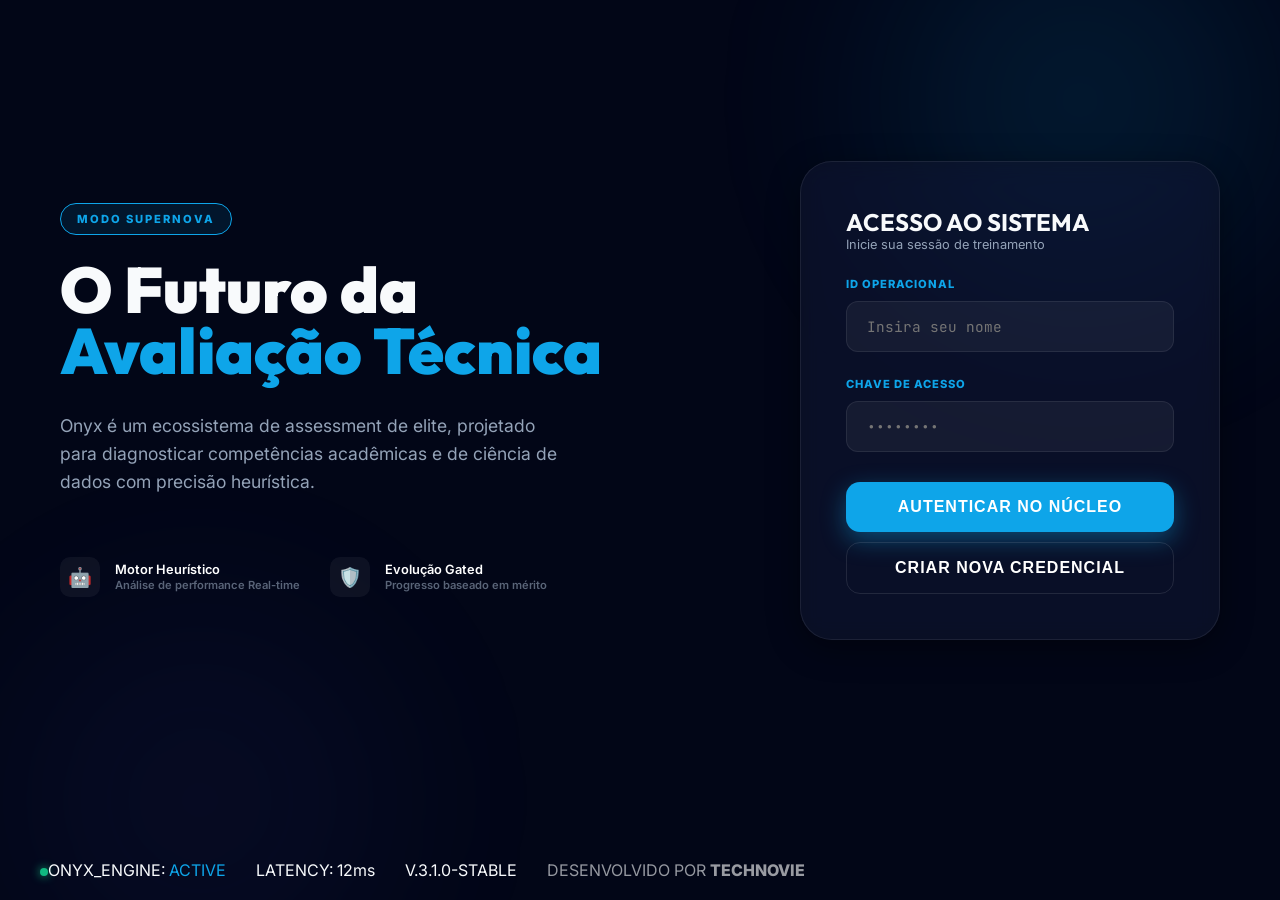
==== index.html @ b8b66e4f "update cofre" ====
<!DOCTYPE html>
<html lang="pt-BR">

<head>
    <meta charset="UTF-8">
    <meta name="viewport" content="width=device-width, initial-scale=1.0">
    <title>ONYX - Supernova Assessment</title>
    <link rel="stylesheet" href="style.css">
    <link
        href="https://fonts.googleapis.com/css2?family=Inter:wght@400;600;800&family=Outfit:wght@700;900&family=JetBrains+Mono:wght@500;800&display=swap"
        rel="stylesheet">
</head>

<body class="theme-dark">
    <div class="bg-ambient">
        <div class="blob blob-1"></div>
        <div class="blob blob-2"></div>
    </div>

    <div class="main-viewport">
        <div class="hero-wrapper">
            <!-- Left Side: Educational System Info -->
            <div class="hero-text">
                <div class="hero-tag">MODO SUPERNOVA</div>
                <h1 class="hero-title">
                    O Futuro da<span>Avaliação Técnica</span>
                </h1>
                <p class="hero-subtitle">
                    Onyx é um ecossistema de assessment de elite, projetado para diagnosticar competências acadêmicas e
                    de ciência de dados com precisão heurística.
                </p>

                <div class="feature-strip">
                    <div class="f-item">
                        <div class="f-icon">🤖</div>
                        <div>
                            <p class="u-color-white">Motor Heurístico</p>
                            <span class="u-font-07 u-opacity-06">Análise de performance Real-time</span>
                        </div>
                    </div>
                    <div class="f-item">
                        <div class="f-icon">🛡️</div>
                        <div>
                            <p class="u-color-white">Evolução Gated</p>
                            <span class="u-font-07 u-opacity-06">Progresso baseado em mérito</span>
                        </div>
                    </div>
                </div>
            </div>

            <!-- Right Side: Login Card -->
            <div class="hero-auth">
                <div class="glass card-login">
                    <div class="u-mb-25">
                        <h2 class="u-font-header">ACESSO AO SISTEMA</h2>
                        <p class="u-text-muted">Inicie sua sessão de treinamento</p>
                    </div>

                    <div class="auth-form-standalone">
                        <div id="login-status" class="u-status-msg"></div>
                        <div class="input-group">
                            <label for="login-name">ID OPERACIONAL</label>
                            <input type="text" id="login-name" placeholder="Insira seu nome" autocomplete="off">
                        </div>
                        <div class="input-group">
                            <label for="login-pass">CHAVE DE ACESSO</label>
                            <input type="password" id="login-pass" placeholder="••••••••" autocomplete="off">
                        </div>
                        <div class="u-mt-30">
                            <button id="btn-do-login" class="btn-onyx btn-primary u-w-full">AUTENTICAR NO
                                NÚCLEO</button>
                            <button onclick="location.href='register.html'"
                                class="btn-onyx u-w-full u-mt-10 u-bg-none u-color-white u-border-glass">CRIAR NOVA CREDENCIAL</button>
                        </div>
                    </div>
                </div>
            </div>
        </div>
    </div>

    <footer id="system-status" class="u-pos-fixed u-bottom-20 u-left-40 u-border-none u-bg-none u-flex-gap-30">
        <div class="status-item"><span class="status-dot"></span>ONYX_ENGINE: <span class="u-text-primary">ACTIVE</span>
        </div>
        <div class="status-item">LATENCY: <span id="ping">12ms</span></div>
        <div class="status-item">V.3.1.0-STABLE</div>
        <div class="status-item u-opacity-06">DESENVOLVIDO POR <span class="u-color-white u-weight-800">TECHNOVIE</span></div>
    </footer>

    <script src="onyx_core.js"></script>
    <script>
        const UI = {
            status: document.getElementById('login-status'),
            name: document.getElementById('login-name'),
            pass: document.getElementById('login-pass'),
            ping: document.getElementById('ping')
        };

        function showMsg(msg, isError) {
            UI.status.textContent = msg;
            UI.status.style.display = 'block';
            UI.status.style.background = isError ? 'rgba(239, 68, 68, 0.1)' : 'rgba(16, 185, 129, 0.1)';
            UI.status.style.color = isError ? '#ef4444' : '#10b981';
            UI.status.style.border = `1px solid ${isError ? '#ef4444' : '#10b981'}`;
        }

        // Overlay container for Cyber Boot
        const bootOverlay = document.createElement('div');
        bootOverlay.style.cssText = `
            position: fixed; inset: 0; background: #000; z-index: 99999; 
            display: none; flex-direction: column; justify-content: center; align-items: center;
            color: var(--primary); font-family: var(--font-mono); font-size: 1.2rem;
        `;
        document.body.appendChild(bootOverlay);

        document.getElementById('btn-do-login').onclick = async () => {
            const name = UI.name.value.trim();
            const pass = UI.pass.value.trim();

            if (!name || !pass) {
                showMsg("Identificação necessária.", true);
                return;
            }

            const user = await OnyxCore.DB.getUser(name);
            if (user && user.password === pass) {
                showMsg("ACESSO AUTORIZADO.", false);
                
                // Start Boot Sequence
                bootOverlay.style.display = 'flex';
                const bootSteps = [
                    "INICIALIZANDO NÚCLEO ONYX...",
                    "CARREGANDO PERFIL DE OPERADOR...",
                    "DESCRIPTOGRAFANDO BASE DE DADOS HEURÍSTICA...",
                    "ESTABELECENDO CONEXÃO COM A REDE GLOBAL...",
                    "ACESSO CONCEDIDO."
                ];
                
                let htmlContent = "";
                for(let i=0; i<bootSteps.length; i++) {
                    htmlContent += `<div>> ${bootSteps[i]}</div>`;
                    bootOverlay.innerHTML = htmlContent;
                    await new Promise(r => setTimeout(r, 600));
                }
                
                setTimeout(() => OnyxCore.Session.login(name), 500);
            } else {
                showMsg("USUÁRIO OU SENHA INVÁLIDOS.", true);
            }
        };

        // Random Ping Fluctuation
        setInterval(() => {
            UI.ping.textContent = Math.floor(Math.random() * 15 + 5) + 'ms';
        }, 3000);

        window.onload = async () => {
            await OnyxCore.DB.init();
            if (OnyxCore.Session.getCurrentUser()) {
                location.href = 'dashboard.html';
            }
        };
    </script>
</body>

</html>
---- style.css ----
:root {
    /* Onyx Enterprise Palette */
    --primary: #0ea5e9;
    --primary-glow: rgba(14, 165, 233, 0.4);
    --secondary: #6366f1;
    --accent: #f59e0b;
    --accent-glow: rgba(245, 158, 11, 0.3);
    --success: #10b981;
    --error: #ef4444;
    
    /* Surface Colors */
    --bg-deep: #020617;
    --bg-card: rgba(15, 23, 42, 0.6);
    --glass-border: rgba(255, 255, 255, 0.08);
    --glass-highlight: rgba(255, 255, 255, 0.03);
    
    /* Typography */
    --text-main: #f8fafc;
    --text-muted: #94a3b8;
    --font-header: 'Outfit', sans-serif;
    --font-mono: 'JetBrains Mono', monospace;
    
    --transition-premium: cubic-bezier(0.4, 0, 0.2, 1);
}

* { 
    margin: 0; padding: 0; box-sizing: border-box; outline: none; 
    transition: border-color 0.3s var(--transition-premium), box-shadow 0.3s var(--transition-premium); 
}
*:focus { outline: none; box-shadow: 0 0 0 2px var(--primary-glow); }

body {
    background: var(--bg-deep);
    color: var(--text-main);
    font-family: 'Inter', sans-serif;
    overflow-x: hidden;
    min-height: 100vh;
    animation: fadeInPage 0.8s var(--transition-premium);
}

@keyframes fadeInPage {
    from { opacity: 0; transform: translateY(8px); filter: blur(5px); }
    to { opacity: 1; transform: translateY(0); filter: blur(0); }
}

/* --- AMBIENT ELEMENTS --- */
.bg-ambient {
    position: fixed;
    top: 0; left: 0; width: 100%; height: 100%;
    z-index: -1;
    overflow: hidden;
}

.blob {
    position: absolute;
    width: 600px;
    height: 600px;
    background: radial-gradient(circle, var(--primary-glow) 0%, transparent 70%);
    filter: blur(80px);
    opacity: 0.4;
    animation: float 20s infinite alternate;
}

.blob-1 { top: -200px; right: -100px; }
.blob-2 { bottom: -200px; left: -100px; background: radial-gradient(circle, rgba(99, 102, 241, 0.2) 0%, transparent 70%); }

@keyframes float {
    0% { transform: translate(0, 0) scale(1); }
    100% { transform: translate(50px, 100px) scale(1.1); }
}

/* --- LAYOUT STRUCTURE --- */
#app {
    display: flex;
    min-height: 100vh;
}

.sidebar {
    width: 280px;
    background: rgba(2, 6, 23, 0.8);
    border-right: 1px solid var(--glass-border);
    -webkit-backdrop-filter: blur(20px);
    backdrop-filter: blur(20px);
    display: flex;
    flex-direction: column;
    padding: 30px;
    position: sticky;
    top: 0;
    height: 100vh;
}

.main-viewport {
    flex: 1;
    padding: 40px;
    max-width: 1400px;
    margin: 0 auto;
    width: 100%;
}

/* --- COMPONENTS --- */
.glass {
    background: var(--bg-card);
    -webkit-backdrop-filter: blur(12px) saturate(180%);
    backdrop-filter: blur(12px) saturate(180%);
    border: 1px solid var(--glass-border);
    border-radius: 24px;
    box-shadow: 0 8px 32px rgba(0,0,0,0.4);
}

.logo-container {
    padding-bottom: 40px;
    border-bottom: 1px solid var(--glass-border);
    margin-bottom: 30px;
}

.logo-text {
    font-family: var(--font-header);
    font-weight: 900;
    font-size: 1.8rem;
    letter-spacing: -1px;
    background: linear-gradient(to right, #fff, var(--primary));
    -webkit-background-clip: text;
    background-clip: text;
    -webkit-text-fill-color: transparent;
}

.nav-menu {
    display: flex;
    flex-direction: column;
    gap: 10px;
}

.nav-item {
    padding: 15px 20px;
    border-radius: 12px;
    color: var(--text-muted);
    text-decoration: none;
    font-weight: 600;
    font-size: 0.9rem;
    display: flex;
    align-items: center;
    gap: 15px;
    transition: 0.3s var(--transition-premium);
}

.nav-item:hover, .nav-item.active {
    background: rgba(255,255,255,0.05);
    color: #fff;
    transform: translateX(5px);
}

/* --- LANDING PAGE / HERO --- */
.hero-wrapper {
    display: flex;
    align-items: center;
    justify-content: space-between;
    min-height: 80vh;
    gap: 60px;
    padding: 20px;
}

.hero-text { flex: 1; }
.hero-auth { width: 420px; }

.hero-tag {
    display: inline-block;
    padding: 8px 16px;
    background: rgba(14, 165, 233, 0.1);
    border: 1px solid var(--primary);
    border-radius: 100px;
    color: var(--primary);
    font-size: 0.7rem;
    font-weight: 800;
    letter-spacing: 2px;
    margin-bottom: 25px;
    text-transform: uppercase;
}

.hero-title {
    font-family: var(--font-header);
    font-size: 4rem;
    font-weight: 900;
    line-height: 0.95;
    margin-bottom: 30px;
}

.hero-title span {
    color: var(--primary);
    display: block;
}

.hero-subtitle {
    font-size: 1.1rem;
    color: var(--text-muted);
    line-height: 1.6;
    margin-bottom: 40px;
    max-width: 500px;
}

.feature-strip {
    display: flex;
    gap: 30px;
    margin-top: 60px;
}

.f-item {
    display: flex;
    align-items: center;
    gap: 15px;
    color: var(--text-muted);
    font-size: 0.8rem;
    font-weight: 600;
}

.f-icon {
    width: 40px;
    height: 40px;
    background: rgba(255,255,255,0.05);
    border-radius: 10px;
    display: flex;
    align-items: center;
    justify-content: center;
    font-size: 1.2rem;
}

/* Auth Card Enhancements */
.card-login {
    padding: 45px;
    border-radius: 32px;
}

/* --- DASHBOARD GRID --- */
.dashboard-header {
    margin-bottom: 40px;
    display: flex;
    justify-content: space-between;
    align-items: center;
}

.user-profile-header {
    display: flex;
    align-items: center;
    gap: 20px;
}

.avatar-ring {
    width: 60px;
    height: 60px;
    border-radius: 50%;
    padding: 3px;
    background: linear-gradient(45deg, var(--primary), var(--secondary));
    box-shadow: 0 0 20px var(--primary-glow);
}

.avatar-inner {
    width: 100%;
    height: 100%;
    border-radius: 50%;
    background: var(--bg-deep);
    display: flex;
    justify-content: center;
    align-items: center;
    font-size: 1.5rem;
}

.subject-grid-master {
    display: grid;
    grid-template-columns: repeat(auto-fill, minmax(220px, 1fr));
    gap: 20px;
}

/* --- OVERLAY SYSTEM --- */
.overlay-container {
    position: fixed;
    inset: 0;
    background: rgba(0,0,0,0.8);
    -webkit-backdrop-filter: blur(10px);
    backdrop-filter: blur(10px);
    z-index: 10000;
    display: none;
    justify-content: center;
    align-items: center;
    padding: 20px;
}

.overlay-container.active { display: flex; animation: fadeIn 0.3s; }

.overlay-card {
    width: 100%;
    max-width: 700px;
    padding: 40px;
    animation: slideUp 0.4s var(--transition-premium);
}

.overlay-header {
    display: flex;
    justify-content: space-between;
    align-items: center;
    margin-bottom: 30px;
    padding-bottom: 20px;
    border-bottom: 1px solid var(--glass-border);
}

.btn-close {
    background: none;
    border: none;
    color: var(--text-muted);
    font-size: 2rem;
    cursor: pointer;
    transition: 0.3s;
}
.btn-close:hover { color: var(--error); transform: rotate(90deg); }

.overlay-content { overflow-y: auto; max-height: 60vh; }

/* Ranking Table */
.ranking-table {
    width: 100%;
    border-collapse: collapse;
}

.ranking-table th {
    text-align: left;
    color: var(--accent);
    font-size: 0.7rem;
    text-transform: uppercase;
    padding: 15px;
    border-bottom: 1px solid var(--glass-border);
}

.ranking-table td {
    padding: 15px;
    border-bottom: 1px solid rgba(255,255,255,0.02);
}

.rank-row-top { background: rgba(245, 158, 11, 0.05); }

@keyframes fadeIn { from { opacity: 0; } to { opacity: 1; } }
@keyframes slideUp { from { transform: translateY(30px); opacity: 0; } to { transform: translateY(0); opacity: 1; } }

.card-subject {
    padding: 30px;
    text-align: center;
    cursor: pointer;
    transition: 0.4s var(--transition-premium);
    position: relative;
    overflow: hidden;
}

.card-subject:hover:not(.locked) {
    transform: translateY(-8px);
    background: rgba(255,255,255,0.04);
    border-color: var(--primary);
}

.card-subject.active {
    border-color: var(--primary);
    background: rgba(14, 165, 233, 0.1);
}

.card-subject.locked {
    opacity: 0.6;
    filter: grayscale(0.8);
    cursor: not-allowed;
}

.card-icon {
    font-size: 2.5rem;
    margin-bottom: 15px;
    display: block;
}

.card-title {
    font-family: var(--font-header);
    font-weight: 800;
    font-size: 0.85rem;
    letter-spacing: 1px;
}

/* --- ARENA STYLES --- */
.arena-grid { display: grid; grid-template-columns: repeat(auto-fill, minmax(300px, 1fr)); gap: 20px; }
.match-card {
    background: rgba(239, 68, 68, 0.05);
    border: 1px solid rgba(239, 68, 68, 0.2);
    border-radius: 20px;
    padding: 25px;
    position: relative;
    overflow: hidden;
}

.match-card::before {
    content: 'LIVE';
    position: absolute;
    top: 10px; right: 10px;
    background: var(--error);
    font-size: 0.6rem;
    font-weight: 900;
    padding: 2px 8px;
    border-radius: 4px;
    animation: blink 1s infinite;
}

.vs-container { display: flex; align-items: center; justify-content: space-between; margin: 20px 0; }
.vs-operator { text-align: center; }
.vs-avatar { width: 50px; height: 50px; background: rgba(255,255,255,0.05); border-radius: 50%; border: 1px solid var(--glass-border); display: flex; align-items: center; justify-content: center; font-size: 1.2rem; margin: 0 auto 10px; }
.vs-circle { width: 40px; height: 40px; border-radius: 50%; border: 1px solid var(--error); display: flex; align-items: center; justify-content: center; font-style: italic; font-weight: 900; color: var(--error); font-size: 0.8rem; box-shadow: 0 0 15px rgba(239, 68, 68, 0.3); }

@keyframes blink { 0%, 100% { opacity: 1; } 50% { opacity: 0.3; } }

.battle-timer { height: 4px; background: rgba(255,255,255,0.1); border-radius: 2px; overflow: hidden; margin-top: 15px; }
.battle-timer-inner { height: 100%; width: 100%; background: var(--error); transition: width linear; }

/* --- AUTH STANDALONE --- */
.auth-standalone-wrapper {
    height: 100vh;
    display: flex;
    justify-content: center;
    align-items: center;
    padding: 20px;
}

.auth-card {
    width: 100%;
    max-width: 450px;
    padding: 50px;
    background: rgba(15, 23, 42, 0.6);
    border: 1px solid var(--glass-border);
    border-radius: 30px;
    -webkit-backdrop-filter: blur(20px);
    backdrop-filter: blur(20px);
    animation: fadeIn 0.5s ease-out;
}

.auth-card header { text-align: center; margin-bottom: 40px; }
.auth-card h1 { font-family: var(--font-header); font-size: 2rem; margin: 15px 0 5px; }
.auth-card p { color: var(--text-muted); font-size: 0.9rem; }

.input-group { margin-bottom: 25px; }
.input-group label { display: block; font-size: 0.7rem; font-weight: 800; color: var(--primary); margin-bottom: 10px; letter-spacing: 1px; }
.input-group input { 
    width: 100%; padding: 15px 20px; background: rgba(255,255,255,0.05); border: 1px solid var(--glass-border); 
    border-radius: 12px; color: #fff; font-family: var(--font-mono); font-size: 0.9rem; transition: 0.3s;
}
.input-group input:focus { border-color: var(--primary); background: rgba(255,255,255,0.08); outline: none; box-shadow: 0 0 15px var(--primary-glow); }

.input-hint { font-size: 0.65rem; color: var(--text-muted); margin-top: 8px; }

/* --- BUTTONS & ACTIONS --- */
.btn-onyx {
    padding: 16px 32px;
    border-radius: 14px;
    border: none;
    font-weight: 800;
    cursor: pointer;
    transition: 0.3s;
    font-size: 1rem;
    letter-spacing: 1px;
}

.btn-primary {
    background: var(--primary);
    color: #fff;
    box-shadow: 0 8px 24px var(--primary-glow);
}

.btn-primary:hover {
    transform: scale(1.02);
    box-shadow: 0 12px 32px var(--primary-glow);
}

/* --- LOCK BADGE --- */
.lock-overlay {
    position: absolute;
    inset: 0;
    background: rgba(0,0,0,0.4);
    display: flex;
    justify-content: center;
    align-items: center;
    -webkit-backdrop-filter: blur(4px);
    backdrop-filter: blur(4px);
    font-weight: 900;
    font-size: 0.7rem;
    color: var(--accent);
}

/* --- UTILITIES TO REPLACE INLINE STYLES --- */
.u-label-mini { font-size: 0.6rem; color: var(--text-muted); font-weight: 800; text-transform: uppercase; }
.u-text-muted { color: var(--text-muted); font-size: 0.8rem; }
.u-text-accent { color: var(--accent); font-weight: 800; font-size: 0.6rem; letter-spacing: 1px; }
.u-font-mono { font-family: var(--font-mono); }
.u-mt-auto { margin-top: auto; }
.u-p-20 { padding: 20px; }
.u-flex-gap-30 { display: flex; align-items: center; gap: 30px; }
.u-w-200 { width: 200px; }
.u-mb-25 { margin-bottom: 25px; }
.u-mb-30 { margin-bottom: 30px; }
.u-mt-5 { margin-top: 5px; }
.u-mt-10 { margin-top: 10px; }
.u-mt-20 { margin-top: 20px; }
.u-mt-30 { margin-top: 30px; }
.u-line-16 { line-height: 1.6; }
.u-status-msg { padding: 10px; margin-bottom: 15px; border-radius: 8px; font-size: 0.8rem; display: none; text-align: center; }
.u-text-right { text-align: right; }
.u-font-15 { font-size: 1.5rem; }
.u-font-07 { font-size: 0.7rem; }
.u-font-08 { font-size: 0.8rem; }
.u-w-full { width: 100%; }
.u-grid-2 { display: grid; grid-template-columns: 1fr 1fr; gap: 20px; }
.u-grid-layout { display: grid; grid-template-columns: 1fr 300px; gap: 30px; }
.u-flex-center-gap-15 { display: flex; align-items: center; gap: 15px; }
.u-flex-between { display: flex; justify-content: space-between; }
.u-weight-900 { font-weight: 900; }
.u-text-primary { color: var(--primary); }
.u-divider-h { width: 30px; height: 1px; background: var(--primary); }
.u-font-header { font-family: var(--font-header); }
.u-mb-10 { margin-bottom: 10px; }
.u-mb-5 { margin-bottom: 5px; }
.u-mb-15 { margin-bottom: 15px; }
.u-mt-15 { margin-top: 15px; }
.u-opacity-06 { opacity: 0.6; }
.u-color-white { color: #fff; }
.u-pos-fixed { position: fixed; }
.u-border-none { border: none; }
.u-bg-none { background: none; }
.u-flex-gap-30 { display: flex; align-items: center; gap: 30px; }
.u-bottom-20 { bottom: 20px; }
.u-left-40 { left: 40px; }
.u-font-06 { font-size: 0.6rem; }
.u-border-glass { border: 1px solid rgba(255,255,255,0.1); }
.u-footer-layout { display: flex; gap: 20px; border-top: 1px solid var(--glass-border); padding-top: 20px; }
.u-weight-800 { font-weight: 800; }
.u-weight-900 { font-weight: 900; }
.u-font-12 { font-size: 1.2rem; }
.u-ls-n2 { letter-spacing: -2px; }
.u-bg-glass-btn { background: rgba(255,255,255,0.05); color: #fff; border: 1px solid rgba(255,255,255,0.1); }
.u-text-center { text-align: center; }

/* --- RANDOM CHALLENGE UI --- */
.emergency-alert {
    position: fixed;
    top: 20px;
    right: 20px;
    width: 350px;
    background: rgba(239, 68, 68, 0.9);
    color: #fff;
    padding: 20px;
    border-radius: 15px;
    z-index: 11000;
    box-shadow: 0 0 30px rgba(239, 68, 68, 0.5);
    display: none;
    animation: slideInRight 0.5s cubic-bezier(0.18, 0.89, 0.32, 1.28), pulseEmergency 2s infinite;
}

@keyframes pulseEmergency {
    0% { transform: scale(1); box-shadow: 0 0 20px rgba(239, 68, 68, 0.5); }
    50% { transform: scale(1.02); box-shadow: 0 0 50px rgba(239, 68, 68, 0.8); }
    100% { transform: scale(1); box-shadow: 0 0 20px rgba(239, 68, 68, 0.5); }
}

.emergency-btn {
    width: 100%;
    margin-top: 15px;
    background: #fff;
    color: #ef4444;
    border: none;
    padding: 10px;
    font-weight: 900;
    border-radius: 8px;
    cursor: pointer;
    transition: 0.2s;
}

.emergency-btn:hover { background: #fecaca; }

.emergency-btn:hover { background: #fecaca; }

/* --- RESULTS PAGE PREMIUM --- */
.results-card {
    max-width: 800px;
    margin: 60px auto;
    padding: 60px;
    background: rgba(15, 23, 42, 0.6);
    -webkit-backdrop-filter: blur(20px);
    backdrop-filter: blur(20px);
    border: 1px solid var(--glass-border);
    border-radius: 30px;
    animation: zoomIn 0.5s var(--transition-premium);
}

.results-header { text-align: center; margin-bottom: 50px; }
.report-badge {
    display: inline-block;
    padding: 6px 15px;
    background: var(--primary-glow);
    color: var(--primary);
    border-radius: 100px;
    font-size: 0.7rem;
    font-weight: 900;
    letter-spacing: 2px;
    margin-bottom: 20px;
}

.results-main-content {
    display: grid;
    grid-template-columns: 200px 1fr;
    gap: 60px;
    align-items: center;
    margin-bottom: 50px;
}

.rank-circle {
    width: 180px;
    height: 180px;
    border-radius: 50%;
    display: flex;
    align-items: center;
    justify-content: center;
    font-size: 6rem;
    font-family: var(--font-header);
    border: 10px solid var(--glass-border);
    box-shadow: 0 0 50px rgba(0,0,0,0.5);
    position: relative;
    transition: 0.5s;
}

.rank-circle::after {
    content: '';
    position: absolute;
    inset: -15px;
    border: 2px dashed var(--glass-border);
    border-radius: 50%;
    animation: rotate 10s linear infinite;
}

.rank-s { color: #f59e0b; border-color: #f59e0b; box-shadow: 0 0 40px rgba(245, 158, 11, 0.4); }
.rank-a { color: var(--primary); border-color: var(--primary); box-shadow: 0 0 40px var(--primary-glow); }
.rank-b { color: var(--accent); border-color: var(--accent); box-shadow: 0 0 40px var(--accent-glow); }
.rank-c { color: #94a3b8; border-color: #94a3b8; }

.stats-breakdown { display: flex; flex-direction: column; gap: 25px; }
.stat-row { display: flex; justify-content: space-between; border-bottom: 1px solid rgba(255,255,255,0.05); padding-bottom: 15px; }
.s-label { color: var(--text-muted); font-size: 0.8rem; font-weight: 600; }
.s-value { font-family: var(--font-mono); font-weight: 800; font-size: 1.2rem; color: #fff; }

.heuristic-panel {
    background: rgba(255,255,255,0.03);
    border-radius: 20px;
    padding: 30px;
    margin-bottom: 40px;
    border: 1px solid rgba(255,255,255,0.05);
}

.results-actions { display: flex; gap: 20px; }
.btn-massive { flex: 1; padding: 25px; font-size: 1.1rem; }

@keyframes zoomIn {
    from { opacity: 0; transform: scale(0.9); }
    to { opacity: 1; transform: scale(1); }
}

@keyframes rotate { from { transform: rotate(0deg); } to { transform: rotate(360deg); } }

/* --- QUIZ SPECIFIC PREMIUM --- */
.quiz-header {
    display: flex;
    justify-content: space-between;
    align-items: center;
    padding: 20px 40px;
    background: rgba(15, 23, 42, 0.8);
    border-bottom: 1px solid var(--glass-border);
}

.student-info { display: flex; align-items: center; gap: 20px; font-weight: 800; }

.streak-badge {
    background: rgba(245, 158, 11, 0.1);
    border: 1px solid #f59e0b;
    padding: 5px 15px;
    border-radius: 100px;
    display: none;
    align-items: center;
    gap: 8px;
    font-size: 0.8rem;
}

.streak-badge.active { display: flex; animation: streakPulse 1s infinite; }

@keyframes streakPulse {
    0% { transform: scale(1); box-shadow: 0 0 5px #f59e0b; }
    50% { transform: scale(1.1); box-shadow: 0 0 20px #f59e0b; }
    100% { transform: scale(1); box-shadow: 0 0 5px #f59e0b; }
}

.progress-container { flex: 1; margin: 0 40px; height: 6px; background: rgba(255,255,255,0.05); border-radius: 3px; overflow: hidden; }
.progress-bar { height: 100%; background: var(--primary); width: 0%; transition: width 0.5s ease; box-shadow: 0 0 15px var(--primary); }

.quiz-card {
    max-width: 900px;
    margin: 40px auto;
    padding: 60px;
    text-align: center;
    position: relative;
    overflow: visible;
}

.timer-container {
    position: absolute;
    top: -40px;
    left: 50%;
    transform: translateX(-50%);
    width: 80px;
    height: 80px;
    background: #0f172a;
    border-radius: 50%;
    display: flex;
    align-items: center;
    justify-content: center;
    border: 1px solid var(--glass-border);
    box-shadow: 0 0 20px rgba(0,0,0,0.5);
}

.timer-svg { width: 100%; height: 100%; transform: rotate(-90deg); }
.timer-bg { fill: none; stroke: rgba(255,255,255,0.05); stroke-width: 6; }
.timer-path { fill: none; stroke: var(--primary); stroke-width: 6; stroke-linecap: round; stroke-dasharray: 283; stroke-dashoffset: 0; transition: stroke-dashoffset 1s linear; }
#timer-text { position: absolute; font-family: var(--font-mono); font-weight: 800; font-size: 1rem; color: #fff; }

.question-section p {
    font-size: 1.8rem;
    font-family: var(--font-header);
    margin-bottom: 50px;
    line-height: 1.3;
}

.options-container {
    display: grid;
    grid-template-columns: 1fr 1fr;
    gap: 20px;
}

.option-btn {
    background: rgba(255,255,255,0.03);
    border: 1px solid var(--glass-border);
    padding: 20px 25px;
    border-radius: 15px;
    color: var(--text-muted);
    font-size: 1rem;
    text-align: left;
    display: flex;
    align-items: center;
    gap: 15px;
    transition: all 0.2s cubic-bezier(0.4, 0, 0.2, 1);
    cursor: pointer;
}

.option-btn:hover {
    background: rgba(255,255,255,0.08);
    transform: translateY(-2px);
    color: #fff;
    border-color: var(--primary);
}

.option-btn.correct { background: rgba(16, 185, 129, 0.1); border-color: #10b981; color: #10b981; }
.option-btn.wrong { background: rgba(239, 68, 68, 0.1); border-color: #ef4444; color: #ef4444; }
.option-btn.correct-hint { border-color: #10b981; border-style: dashed; }

.opt-index {
    width: 32px;
    height: 32px;
    background: rgba(255,255,255,0.05);
    border-radius: 8px;
    display: flex;
    align-items: center;
    justify-content: center;
    font-size: 0.8rem;
    font-weight: 900;
    color: var(--primary);
}

/* --- COMPREHENSIVE RESPONSIVENESS --- */
@media (max-width: 1024px) {
    .hero-wrapper { flex-direction: column; padding: 40px 20px; gap: 40px; }
    .hero-text { text-align: center; }
    .hero-title { font-size: 3rem; }
    .feature-strip { justify-content: center; }
    
    .u-grid-layout { grid-template-columns: 1fr; }
    .sidebar { width: 100%; height: auto; position: relative; flex-direction: row; padding: 15px; border-right: none; border-bottom: 1px solid var(--glass-border); }
    .sidebar-logo { margin-bottom: 0; }
    .nav-menu { flex-direction: row; width: auto; gap: 10px; margin-top: 0; }
    .nav-item span { display: none; }
    .nav-item { padding: 10px; justify-content: center; }
    .sidebar .glass { display: none; } /* Hide clock/credits in sidebar on mobile */
}

@media (max-width: 768px) {
    .main-viewport { padding: 10px; }
    .quiz-header { padding: 15px; flex-direction: column; gap: 15px; text-align: center; }
    .progress-container { margin: 0; width: 100%; }
    
    .quiz-card { padding: 30px 20px; margin: 20px 0; }
    .options-container { grid-template-columns: 1fr; }
    .question-section p { font-size: 1.3rem; margin-bottom: 30px; }
    
    .results-main-content { grid-template-columns: 1fr; gap: 30px; text-align: center; }
    .rank-display { justify-self: center; }
    .results-actions { flex-direction: column; }
    .btn-massive { width: 100%; }
    
    .u-font-15 { font-size: 2rem !important; }
    .hero-title { font-size: 2.5rem; }
    
    #system-status { display: none; } /* Hide complex footer on small mobile */
}

@media (max-width: 480px) {
    .hero-tag { font-size: 0.6rem; }
    .hero-title { font-size: 2rem; }
    .card-login { padding: 30px 20px; }
}

/* --- NETWORK & MATCHMAKING SIMULATION --- */
.status-dot {
    width: 8px;
    height: 8px;
    background: var(--success);
    border-radius: 50%;
    display: inline-block;
    box-shadow: 0 0 10px var(--success);
}

.status-dot.pulse {
    animation: pulseDot 2s infinite;
}

@keyframes pulseDot {
    0% { transform: scale(1); opacity: 1; box-shadow: 0 0 10px var(--success); }
    50% { transform: scale(1.4); opacity: 0.5; box-shadow: 0 0 20px var(--success); }
    100% { transform: scale(1); opacity: 1; box-shadow: 0 0 10px var(--success); }
}

.searching-overlay {
    background: rgba(14, 165, 233, 0.05);
    border: 1px dashed var(--primary);
    border-radius: 20px;
    padding: 40px;
    text-align: center;
    grid-column: 1 / -1;
    animation: fadeIn 0.5s;
}

.search-loader {
    width: 40px;
    height: 40px;
    border: 3px solid rgba(14, 165, 233, 0.1);
    border-top-color: var(--primary);
    border-radius: 50%;
    margin: 0 auto 20px;
    animation: rotateLoader 1s linear infinite;
}

@keyframes rotateLoader {
    from { transform: rotate(0deg); }
    to { transform: rotate(360deg); }
}

.search-log-line {
    font-family: var(--font-mono);
    color: var(--text-muted);
    font-size: 0.75rem;
    margin-top: 5px;
    opacity: 0;
    transform: translateY(5px);
    animation: slideUpFade 0.3s forwards;
}

@keyframes slideUpFade {
    to { opacity: 1; transform: translateY(0); }
}

.match-card {
    opacity: 0;
    transform: scale(0.95);
    animation: popInAdversary 0.5s forwards cubic-bezier(0.18, 0.89, 0.32, 1.28);
}

@keyframes popInAdversary {
    to { opacity: 1; transform: scale(1); }
}
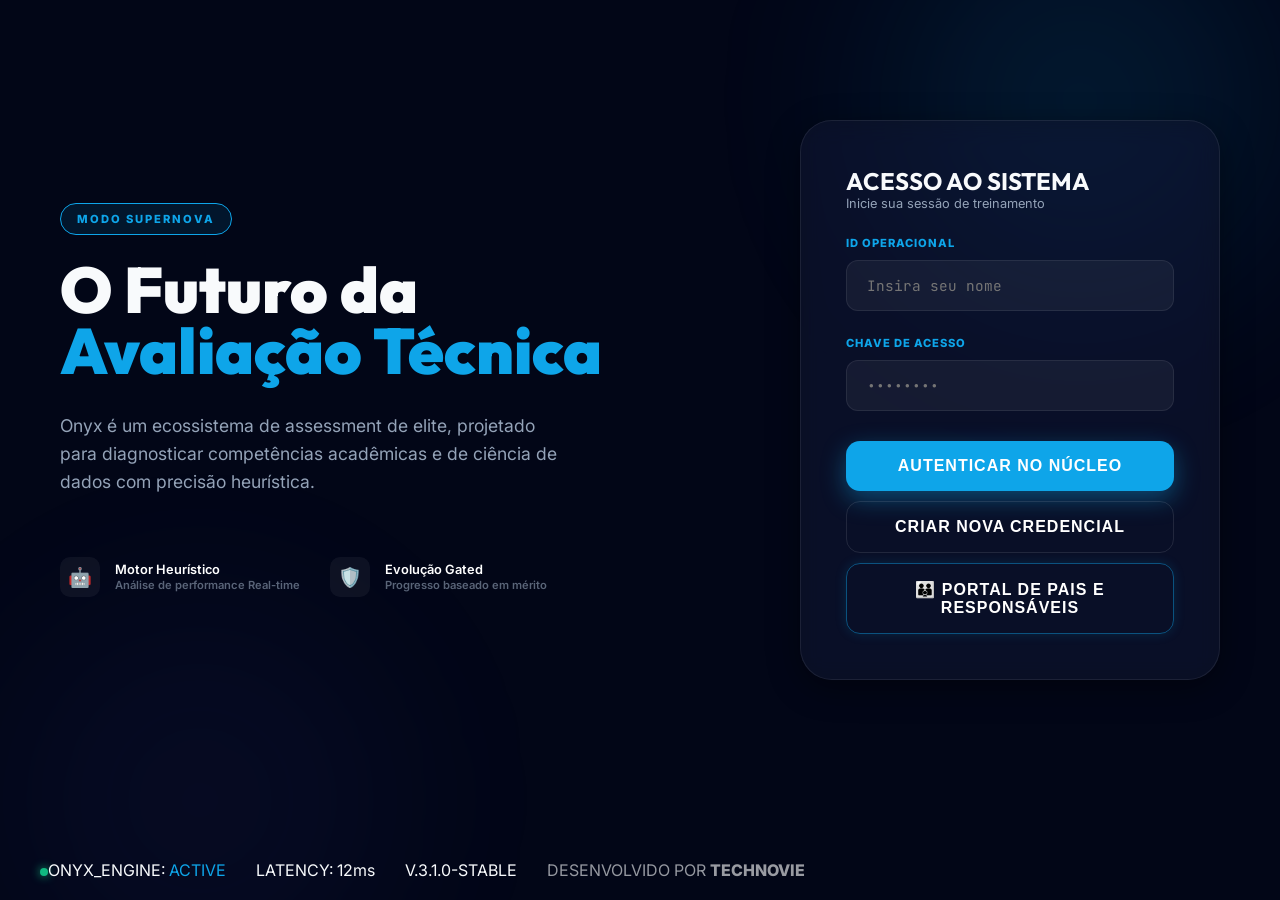
==== commit 5584ee7b: "feat: add bracket syntax validator and initialize Onyx procedural database engine" ====
--- a/index.html
+++ b/index.html
@@ -5,10 +5,112 @@
     <meta charset="UTF-8">
     <meta name="viewport" content="width=device-width, initial-scale=1.0">
     <title>ONYX - Supernova Assessment</title>
-    <link rel="stylesheet" href="style.css">
-    <link
-        href="https://fonts.googleapis.com/css2?family=Inter:wght@400;600;800&family=Outfit:wght@700;900&family=JetBrains+Mono:wght@500;800&display=swap"
-        rel="stylesheet">
+    <link rel="stylesheet" href="css/style.css">
+    <link href="https://fonts.googleapis.com/css2?family=Inter:wght@400;600;800&family=Outfit:wght@700;900&family=JetBrains+Mono:wght@500;800&display=swap" rel="stylesheet">
+    
+    <!-- Legacy Browser & Retro-Compatibility Polyfill Suite (1990-Present) -->
+    <script>
+        (function() {
+            if (!window.console) { window.console = { log: function() {}, error: function() {}, warn: function() {}, info: function() {} }; }
+            if (!Array.prototype.forEach) {
+                Array.prototype.forEach = function(callback, thisArg) {
+                    for (var i = 0; i < this.length; i++) { if (i in this) callback.call(thisArg, this[i], i, this); }
+                };
+            }
+            if (!Array.prototype.map) {
+                Array.prototype.map = function(callback, thisArg) {
+                    var arr = [];
+                    for (var i = 0; i < this.length; i++) { if (i in this) arr.push(callback.call(thisArg, this[i], i, this)); }
+                    return arr;
+                };
+            }
+            if (!Array.prototype.indexOf) {
+                Array.prototype.indexOf = function(searchElement, fromIndex) {
+                    var k = fromIndex || 0;
+                    if (k < 0) k = Math.max(0, this.length + k);
+                    for (; k < this.length; k++) { if (k in this && this[k] === searchElement) return k; }
+                    return -1;
+                };
+            }
+            if (!Array.from) { Array.from = function(object) { return Array.prototype.slice.call(object); }; }
+            if (!window.JSON) {
+                window.JSON = {
+                    parse: function(sJSON) { return eval('(' + sJSON + ')'); },
+                    stringify: function(vContent) {
+                        if (vContent === null) return "null";
+                        if (typeof vContent === "string") return '"' + vContent.replace(/"/g, '\\"') + '"';
+                        if (typeof vContent === "number" || typeof vContent === "boolean") return vContent.toString();
+                        if (vContent instanceof Array) {
+                            var sOutput = "";
+                            for (var i = 0; i < vContent.length; i++) sOutput += (sOutput ? "," : "") + window.JSON.stringify(vContent[i]);
+                            return "[" + sOutput + "]";
+                        }
+                        if (typeof vContent === "object") {
+                            var sOutput = "";
+                            for (var sKey in vContent) {
+                                if (Object.prototype.hasOwnProperty.call(vContent, sKey)) {
+                                    sOutput += (sOutput ? "," : "") + '"' + sKey + '":' + window.JSON.stringify(vContent[sKey]);
+                                }
+                            }
+                            return "{" + sOutput + "}";
+                        }
+                        return "undefined";
+                    }
+                };
+            }
+            if (!window.localStorage) {
+                var storageMock = {
+                    _data: {},
+                    setItem: function(k, v) { this._data[k] = String(v); },
+                    getItem: function(k) { return this._data.hasOwnProperty(k) ? this._data[k] : null; },
+                    removeItem: function(k) { delete this._data[k]; },
+                    clear: function() { this._data = {}; }
+                };
+                window.localStorage = storageMock;
+                window.sessionStorage = storageMock;
+            }
+            if (!window.Promise) {
+                window.Promise = function(executor) {
+                    var self = this;
+                    self.status = 'pending'; self.value = undefined;
+                    self.onResolvedCallback = []; self.onRejectedCallback = [];
+                    function resolve(value) {
+                        if (self.status === 'pending') { self.status = 'fulfilled'; self.value = value; for (var i = 0; i < self.onResolvedCallback.length; i++) self.onResolvedCallback[i](value); }
+                    }
+                    function reject(reason) {
+                        if (self.status === 'pending') { self.status = 'rejected'; self.value = reason; for (var i = 0; i < self.onRejectedCallback.length; i++) self.onRejectedCallback[i](reason); }
+                    }
+                    try { executor(resolve, reject); } catch (e) { reject(e); }
+                };
+                window.Promise.prototype.then = function(onFulfilled, onRejected) {
+                    var self = this;
+                    return new window.Promise(function(resolve, reject) {
+                        if (self.status === 'fulfilled') {
+                            try { var x = onFulfilled(self.value); resolve(x); } catch (e) { reject(e); }
+                        } else if (self.status === 'rejected') {
+                            try { var x = onRejected(self.value); resolve(x); } catch (e) { reject(e); }
+                        } else {
+                            self.onResolvedCallback.push(function(val) { try { var x = onFulfilled(val); resolve(x); } catch (e) { reject(e); } });
+                            self.onRejectedCallback.push(function(reason) { try { var x = onRejected(reason); resolve(x); } catch (e) { reject(e); } });
+                        }
+                    });
+                };
+                window.Promise.resolve = function(val) { return new window.Promise(function(r) { r(val); }); };
+            }
+            
+            // Apple Touch interaction audio unlock
+            window.AudioContext = window.AudioContext || window.webkitAudioContext;
+            var unlockAppleAudio = function() {
+                if (window.speechSynthesis && window.speechSynthesis.speak) { var u = new SpeechSynthesisUtterance(''); window.speechSynthesis.speak(u); }
+                var ctx = null; try { ctx = new (window.AudioContext || window.webkitAudioContext)(); } catch(e) {}
+                if (ctx && ctx.state === 'suspended') { ctx.resume(); }
+                document.removeEventListener('click', unlockAppleAudio);
+                document.removeEventListener('touchend', unlockAppleAudio);
+            };
+            document.addEventListener('click', unlockAppleAudio);
+            document.addEventListener('touchend', unlockAppleAudio);
+        })();
+    </script>
 </head>
 
 <body class="theme-dark">
@@ -71,6 +173,8 @@
                                 NÚCLEO</button>
                             <button onclick="location.href='register.html'"
                                 class="btn-onyx u-w-full u-mt-10 u-bg-none u-color-white u-border-glass">CRIAR NOVA CREDENCIAL</button>
+                            <button onclick="location.href='parents_portal.html'"
+                                class="btn-onyx u-w-full u-mt-10 u-bg-none u-color-white u-border-glass" style="border-color: rgba(14, 165, 233, 0.45); box-shadow: 0 0 12px rgba(14, 165, 233, 0.15); font-weight: 800;">👪 PORTAL DE PAIS E RESPONSÁVEIS</button>
                         </div>
                     </div>
                 </div>
@@ -86,7 +190,8 @@
         <div class="status-item u-opacity-06">DESENVOLVIDO POR <span class="u-color-white u-weight-800">TECHNOVIE</span></div>
     </footer>
 
-    <script src="onyx_core.js"></script>
+    <script src="js/onyx_core.js"></script>
+    <script src="js/onyx_db_manager.js"></script>
     <script>
         const UI = {
             status: document.getElementById('login-status'),
@@ -97,19 +202,12 @@
 
         function showMsg(msg, isError) {
             UI.status.textContent = msg;
-            UI.status.style.display = 'block';
-            UI.status.style.background = isError ? 'rgba(239, 68, 68, 0.1)' : 'rgba(16, 185, 129, 0.1)';
-            UI.status.style.color = isError ? '#ef4444' : '#10b981';
-            UI.status.style.border = `1px solid ${isError ? '#ef4444' : '#10b981'}`;
+            UI.status.className = 'u-status-msg ' + (isError ? 'status-error' : 'status-success');
         }
 
         // Overlay container for Cyber Boot
         const bootOverlay = document.createElement('div');
-        bootOverlay.style.cssText = `
-            position: fixed; inset: 0; background: #000; z-index: 99999; 
-            display: none; flex-direction: column; justify-content: center; align-items: center;
-            color: var(--primary); font-family: var(--font-mono); font-size: 1.2rem;
-        `;
+        bootOverlay.className = 'boot-overlay';
         document.body.appendChild(bootOverlay);
 
         document.getElementById('btn-do-login').onclick = async () => {
@@ -122,11 +220,12 @@
             }
 
             const user = await OnyxCore.DB.getUser(name);
-            if (user && user.password === pass) {
+            const hashedPass = await OnyxCore.Crypto.hashSHA256(pass);
+            if (user && user.password === hashedPass) {
                 showMsg("ACESSO AUTORIZADO.", false);
                 
                 // Start Boot Sequence
-                bootOverlay.style.display = 'flex';
+                bootOverlay.classList.add('active');
                 const bootSteps = [
                     "INICIALIZANDO NÚCLEO ONYX...",
                     "CARREGANDO PERFIL DE OPERADOR...",
@@ -142,7 +241,7 @@
                     await new Promise(r => setTimeout(r, 600));
                 }
                 
-                setTimeout(() => OnyxCore.Session.login(name), 500);
+                setTimeout(() => OnyxCore.Session.login(name, user.role), 500);
             } else {
                 showMsg("USUÁRIO OU SENHA INVÁLIDOS.", true);
             }
@@ -154,9 +253,52 @@
         }, 3000);
 
         window.onload = async () => {
-            await OnyxCore.DB.init();
-            if (OnyxCore.Session.getCurrentUser()) {
-                location.href = 'dashboard.html';
+            if (window.OnyxDBManager) {
+                await window.OnyxDBManager.init();
+            } else {
+                await OnyxCore.DB.init();
+            }
+            
+            const currentUser = OnyxCore.Session.getCurrentUser();
+            if (currentUser) {
+                const userRole = localStorage.getItem('onyx_active_user_role');
+                if (userRole === 'responsavel') {
+                    location.href = 'parents_portal.html';
+                } else {
+                    location.href = 'dashboard.html';
+                }
+                return;
+            }
+
+            // Check if device is mobile or tablet (Standard check + responsive breakpoint)
+            const isMobileOrTablet = /Android|webOS|iPhone|iPad|iPod|BlackBerry|IEMobile|Opera Mini/i.test(navigator.userAgent) 
+                || (window.innerWidth <= 1024);
+
+            // Bypasses auto-login if they explicitly pressed 'Logout'
+            const hasManualLogout = localStorage.getItem('onyx_manual_logout') === 'true';
+
+            if (isMobileOrTablet && !hasManualLogout) {
+                const mobileUser = 'OPERADOR MÓVEL';
+                showMsg("APARELHO PORTÁTIL DETECTADO. CARREGANDO PERFIL...", false);
+                
+                // Start Boot Sequence for Mobile
+                bootOverlay.classList.add('active');
+                const bootSteps = [
+                    "INICIALIZANDO NÚCLEO PORTÁTIL ONYX...",
+                    "DISPOSITIVO MÓVEL/TABLET DETECTADO",
+                    "AUTENTICANDO PERFIL AUTOMÁTICO: OPERADOR MÓVEL...",
+                    "ESTABELECENDO CANAL SEGURO DE DADOS...",
+                    "SESSÃO DE ACESSO INICIADA."
+                ];
+                
+                let htmlContent = "";
+                for(let i=0; i<bootSteps.length; i++) {
+                    htmlContent += `<div>> ${bootSteps[i]}</div>`;
+                    bootOverlay.innerHTML = htmlContent;
+                    await new Promise(r => setTimeout(r, 600));
+                }
+                
+                setTimeout(() => OnyxCore.Session.login(mobileUser, 'aluno'), 500);
             }
         };
     </script>
--- a/css/style.css
+++ b/css/style.css
@@ -0,0 +1,1551 @@
+:root {
+    /* Onyx Enterprise Palette */
+    --primary: #0ea5e9;
+    --primary-glow: rgba(14, 165, 233, 0.4);
+    --secondary: #6366f1;
+    --accent: #f59e0b;
+    --accent-glow: rgba(245, 158, 11, 0.3);
+    --success: #10b981;
+    --error: #ef4444;
+    
+    /* Surface Colors */
+    --bg-deep: #020617;
+    --bg-card: rgba(15, 23, 42, 0.6);
+    --glass-border: rgba(255, 255, 255, 0.08);
+    --glass-highlight: rgba(255, 255, 255, 0.03);
+    
+    /* Typography */
+    --text-main: #f8fafc;
+    --text-muted: #94a3b8;
+    --font-header: 'Outfit', sans-serif;
+    --font-mono: 'JetBrains Mono', monospace;
+    
+    --transition-premium: cubic-bezier(0.4, 0, 0.2, 1);
+}
+
+* { 
+    margin: 0; padding: 0; box-sizing: border-box; outline: none; 
+    transition: border-color 0.3s var(--transition-premium), box-shadow 0.3s var(--transition-premium); 
+}
+*:focus { outline: none; box-shadow: 0 0 0 2px var(--primary-glow); }
+
+/* Premium Custom Scrollbars */
+::-webkit-scrollbar {
+    width: 6px;
+    height: 6px;
+}
+::-webkit-scrollbar-track {
+    background: rgba(2, 6, 23, 0.4);
+}
+::-webkit-scrollbar-thumb {
+    background: rgba(14, 165, 233, 0.2);
+    border-radius: 10px;
+    border: 1px solid rgba(255, 255, 255, 0.03);
+    transition: background 0.3s;
+}
+::-webkit-scrollbar-thumb:hover {
+    background: rgba(14, 165, 233, 0.65);
+}
+
+body {
+    background: var(--bg-deep);
+    color: var(--text-main);
+    font-family: 'Inter', sans-serif;
+    overflow-x: hidden;
+    min-height: 100vh;
+    animation: fadeInPage 0.8s var(--transition-premium);
+    -webkit-user-select: none;
+    -moz-user-select: none;
+    -ms-user-select: none;
+    user-select: none;
+}
+
+input, textarea {
+    -webkit-user-select: text;
+    -moz-user-select: text;
+    -ms-user-select: text;
+    user-select: text;
+}
+
+@keyframes fadeInPage {
+    from { opacity: 0; transform: translateY(8px); filter: blur(5px); }
+    to { opacity: 1; transform: translateY(0); filter: blur(0); }
+}
+
+/* --- AMBIENT ELEMENTS --- */
+.bg-ambient {
+    position: fixed;
+    top: 0; left: 0; width: 100%; height: 100%;
+    z-index: -1;
+    overflow: hidden;
+}
+
+.blob {
+    position: absolute;
+    width: 600px;
+    height: 600px;
+    background: radial-gradient(circle, var(--primary-glow) 0%, transparent 70%);
+    filter: blur(80px);
+    opacity: 0.4;
+    animation: float 20s infinite alternate;
+}
+
+.blob-1 { top: -200px; right: -100px; }
+.blob-2 { bottom: -200px; left: -100px; background: radial-gradient(circle, rgba(99, 102, 241, 0.2) 0%, transparent 70%); }
+
+@keyframes float {
+    0% { transform: translate(0, 0) scale(1); }
+    100% { transform: translate(50px, 100px) scale(1.1); }
+}
+
+/* --- LAYOUT STRUCTURE --- */
+#app {
+    display: flex;
+    min-height: 100vh;
+}
+
+.sidebar {
+    width: 280px;
+    background: rgba(2, 6, 23, 0.8);
+    border-right: 1px solid var(--glass-border);
+    -webkit-backdrop-filter: blur(20px);
+    backdrop-filter: blur(20px);
+    display: flex;
+    flex-direction: column;
+    padding: 30px;
+    position: sticky;
+    top: 0;
+    height: 100vh;
+}
+
+.main-viewport {
+    flex: 1;
+    padding: 40px;
+    max-width: 1400px;
+    margin: 0 auto;
+    width: 100%;
+}
+
+/* --- COMPONENTS --- */
+.glass {
+    background: var(--bg-card);
+    -webkit-backdrop-filter: blur(12px) saturate(180%);
+    backdrop-filter: blur(12px) saturate(180%);
+    border: 1px solid var(--glass-border);
+    border-radius: 24px;
+    box-shadow: 0 8px 32px rgba(0,0,0,0.4);
+}
+
+.logo-container {
+    padding-bottom: 40px;
+    border-bottom: 1px solid var(--glass-border);
+    margin-bottom: 30px;
+    cursor: pointer;
+}
+
+.logo-text {
+    font-family: var(--font-header);
+    font-weight: 900;
+    font-size: 1.8rem;
+    letter-spacing: -1px;
+    background: linear-gradient(to right, #fff, var(--primary));
+    -webkit-background-clip: text;
+    background-clip: text;
+    -webkit-text-fill-color: transparent;
+}
+
+.nav-menu {
+    display: flex;
+    flex-direction: column;
+    gap: 10px;
+}
+
+.nav-item {
+    padding: 15px 20px;
+    border-radius: 12px;
+    color: var(--text-muted);
+    text-decoration: none;
+    font-weight: 600;
+    font-size: 0.9rem;
+    display: flex;
+    align-items: center;
+    gap: 15px;
+    transition: 0.3s var(--transition-premium);
+}
+
+.nav-item:hover, .nav-item.active {
+    background: rgba(255,255,255,0.05);
+    color: #fff;
+    transform: translateX(5px);
+}
+
+/* --- LANDING PAGE / HERO --- */
+.hero-wrapper {
+    display: flex;
+    align-items: center;
+    justify-content: space-between;
+    min-height: 80vh;
+    gap: 60px;
+    padding: 20px;
+}
+
+.hero-text { flex: 1; }
+.hero-auth { width: 420px; }
+
+.hero-tag {
+    display: inline-block;
+    padding: 8px 16px;
+    background: rgba(14, 165, 233, 0.1);
+    border: 1px solid var(--primary);
+    border-radius: 100px;
+    color: var(--primary);
+    font-size: 0.7rem;
+    font-weight: 800;
+    letter-spacing: 2px;
+    margin-bottom: 25px;
+    text-transform: uppercase;
+}
+
+.hero-title {
+    font-family: var(--font-header);
+    font-size: 4rem;
+    font-weight: 900;
+    line-height: 0.95;
+    margin-bottom: 30px;
+}
+
+.hero-title span {
+    color: var(--primary);
+    display: block;
+}
+
+.hero-subtitle {
+    font-size: 1.1rem;
+    color: var(--text-muted);
+    line-height: 1.6;
+    margin-bottom: 40px;
+    max-width: 500px;
+}
+
+.feature-strip {
+    display: flex;
+    gap: 30px;
+    margin-top: 60px;
+}
+
+.f-item {
+    display: flex;
+    align-items: center;
+    gap: 15px;
+    color: var(--text-muted);
+    font-size: 0.8rem;
+    font-weight: 600;
+}
+
+.f-icon {
+    width: 40px;
+    height: 40px;
+    background: rgba(255,255,255,0.05);
+    border-radius: 10px;
+    display: flex;
+    align-items: center;
+    justify-content: center;
+    font-size: 1.2rem;
+}
+
+/* Auth Card Enhancements */
+.card-login {
+    padding: 45px;
+    border-radius: 32px;
+}
+
+/* --- DASHBOARD GRID --- */
+.dashboard-header {
+    margin-bottom: 40px;
+    display: flex;
+    justify-content: space-between;
+    align-items: center;
+}
+
+.user-profile-header {
+    display: flex;
+    align-items: center;
+    gap: 20px;
+}
+
+.avatar-ring {
+    width: 60px;
+    height: 60px;
+    border-radius: 50%;
+    padding: 3px;
+    background: linear-gradient(45deg, var(--primary), var(--secondary));
+    box-shadow: 0 0 20px var(--primary-glow);
+}
+
+.avatar-inner {
+    width: 100%;
+    height: 100%;
+    border-radius: 50%;
+    background: var(--bg-deep);
+    display: flex;
+    justify-content: center;
+    align-items: center;
+    font-size: 1.5rem;
+}
+
+.subject-grid-master {
+    display: grid;
+    grid-template-columns: repeat(auto-fill, minmax(220px, 1fr));
+    gap: 20px;
+}
+
+/* --- OVERLAY SYSTEM --- */
+.overlay-container {
+    position: fixed;
+    inset: 0;
+    background: rgba(0,0,0,0.8);
+    -webkit-backdrop-filter: blur(10px);
+    backdrop-filter: blur(10px);
+    z-index: 10000;
+    display: none;
+    justify-content: center;
+    align-items: center;
+    padding: 20px;
+}
+
+.overlay-container.active { display: flex; animation: fadeIn 0.3s; }
+
+.overlay-card {
+    width: 100%;
+    max-width: 700px;
+    padding: 40px;
+    animation: slideUp 0.4s var(--transition-premium);
+}
+
+.overlay-header {
+    display: flex;
+    justify-content: space-between;
+    align-items: center;
+    margin-bottom: 30px;
+    padding-bottom: 20px;
+    border-bottom: 1px solid var(--glass-border);
+}
+
+.btn-close {
+    background: none;
+    border: none;
+    color: var(--text-muted);
+    font-size: 2rem;
+    cursor: pointer;
+    transition: 0.3s;
+}
+.btn-close:hover { color: var(--error); transform: rotate(90deg); }
+
+.overlay-content { overflow-y: auto; max-height: 60vh; }
+
+/* Ranking Table */
+.ranking-table {
+    width: 100%;
+    border-collapse: collapse;
+}
+
+.ranking-table th {
+    text-align: left;
+    color: var(--accent);
+    font-size: 0.7rem;
+    text-transform: uppercase;
+    padding: 15px;
+    border-bottom: 1px solid var(--glass-border);
+}
+
+.ranking-table td {
+    padding: 15px;
+    border-bottom: 1px solid rgba(255,255,255,0.02);
+}
+
+.rank-row-top { background: rgba(245, 158, 11, 0.05); }
+
+@keyframes fadeIn { from { opacity: 0; } to { opacity: 1; } }
+@keyframes slideUp { from { transform: translateY(30px); opacity: 0; } to { transform: translateY(0); opacity: 1; } }
+
+.card-subject {
+    padding: 30px;
+    text-align: center;
+    cursor: pointer;
+    transition: 0.4s var(--transition-premium);
+    position: relative;
+    overflow: hidden;
+}
+
+.card-subject:hover:not(.locked) {
+    transform: translateY(-8px);
+    background: rgba(255,255,255,0.04);
+    border-color: var(--primary);
+}
+
+.card-subject.active {
+    border-color: var(--primary);
+    background: rgba(14, 165, 233, 0.1);
+}
+
+.card-subject.locked {
+    opacity: 0.6;
+    filter: grayscale(0.8);
+    cursor: not-allowed;
+}
+
+.card-icon {
+    font-size: 2.5rem;
+    margin-bottom: 15px;
+    display: block;
+}
+
+.card-title {
+    font-family: var(--font-header);
+    font-weight: 800;
+    font-size: 0.85rem;
+    letter-spacing: 1px;
+}
+
+/* --- ARENA STYLES --- */
+.arena-grid { display: grid; grid-template-columns: repeat(auto-fill, minmax(300px, 1fr)); gap: 20px; }
+.match-card {
+    background: rgba(239, 68, 68, 0.05);
+    border: 1px solid rgba(239, 68, 68, 0.2);
+    border-radius: 20px;
+    padding: 25px;
+    position: relative;
+    overflow: hidden;
+}
+
+.match-card::before {
+    content: 'LIVE';
+    position: absolute;
+    top: 10px; right: 10px;
+    background: var(--error);
+    font-size: 0.6rem;
+    font-weight: 900;
+    padding: 2px 8px;
+    border-radius: 4px;
+    animation: blink 1s infinite;
+}
+
+.vs-container { display: flex; align-items: center; justify-content: space-between; margin: 20px 0; }
+.vs-operator { text-align: center; }
+.vs-avatar { width: 50px; height: 50px; background: rgba(255,255,255,0.05); border-radius: 50%; border: 1px solid var(--glass-border); display: flex; align-items: center; justify-content: center; font-size: 1.2rem; margin: 0 auto 10px; }
+.vs-circle { width: 40px; height: 40px; border-radius: 50%; border: 1px solid var(--error); display: flex; align-items: center; justify-content: center; font-style: italic; font-weight: 900; color: var(--error); font-size: 0.8rem; box-shadow: 0 0 15px rgba(239, 68, 68, 0.3); }
+
+@keyframes blink { 0%, 100% { opacity: 1; } 50% { opacity: 0.3; } }
+
+.battle-timer { height: 4px; background: rgba(255,255,255,0.1); border-radius: 2px; overflow: hidden; margin-top: 15px; }
+.battle-timer-inner { height: 100%; width: 100%; background: var(--error); transition: width linear; }
+
+/* --- AUTH STANDALONE --- */
+.auth-standalone-wrapper {
+    height: 100vh;
+    display: flex;
+    justify-content: center;
+    align-items: center;
+    padding: 20px;
+}
+
+.auth-card {
+    width: 100%;
+    max-width: 450px;
+    padding: 50px;
+    background: rgba(15, 23, 42, 0.6);
+    border: 1px solid var(--glass-border);
+    border-radius: 30px;
+    -webkit-backdrop-filter: blur(20px);
+    backdrop-filter: blur(20px);
+    animation: fadeIn 0.5s ease-out;
+}
+
+.auth-card header { text-align: center; margin-bottom: 40px; }
+.auth-card h1 { font-family: var(--font-header); font-size: 2rem; margin: 15px 0 5px; }
+.auth-card p { color: var(--text-muted); font-size: 0.9rem; }
+
+.input-group { margin-bottom: 25px; }
+.input-group label { display: block; font-size: 0.7rem; font-weight: 800; color: var(--primary); margin-bottom: 10px; letter-spacing: 1px; }
+.input-group input { 
+    width: 100%; padding: 15px 20px; background: rgba(255,255,255,0.05); border: 1px solid var(--glass-border); 
+    border-radius: 12px; color: #fff; font-family: var(--font-mono); font-size: 0.9rem; transition: 0.3s;
+}
+.input-group input:focus { border-color: var(--primary); background: rgba(255,255,255,0.08); outline: none; box-shadow: 0 0 15px var(--primary-glow); }
+
+.input-hint { font-size: 0.65rem; color: var(--text-muted); margin-top: 8px; }
+
+/* --- BUTTONS & ACTIONS --- */
+.btn-onyx {
+    padding: 16px 32px;
+    border-radius: 14px;
+    border: none;
+    font-weight: 800;
+    cursor: pointer;
+    transition: 0.3s;
+    font-size: 1rem;
+    letter-spacing: 1px;
+}
+
+.btn-primary {
+    background: var(--primary);
+    color: #fff;
+    box-shadow: 0 8px 24px var(--primary-glow);
+}
+
+.btn-primary:hover {
+    transform: scale(1.02);
+    box-shadow: 0 12px 32px var(--primary-glow);
+}
+
+/* --- LOCK BADGE --- */
+.lock-overlay {
+    position: absolute;
+    inset: 0;
+    background: rgba(0,0,0,0.4);
+    display: flex;
+    justify-content: center;
+    align-items: center;
+    -webkit-backdrop-filter: blur(4px);
+    backdrop-filter: blur(4px);
+    font-weight: 900;
+    font-size: 0.7rem;
+    color: var(--accent);
+}
+
+/* --- UTILITIES TO REPLACE INLINE STYLES --- */
+.u-label-mini { font-size: 0.6rem; color: var(--text-muted); font-weight: 800; text-transform: uppercase; }
+.u-text-muted { color: var(--text-muted); font-size: 0.8rem; }
+.u-text-accent { color: var(--accent); font-weight: 800; font-size: 0.6rem; letter-spacing: 1px; }
+.u-font-mono { font-family: var(--font-mono); }
+.u-mt-auto { margin-top: auto; }
+.u-p-20 { padding: 20px; }
+.u-flex-gap-30 { display: flex; align-items: center; gap: 30px; }
+.u-w-200 { width: 200px; }
+.u-mb-25 { margin-bottom: 25px; }
+.u-mb-30 { margin-bottom: 30px; }
+.u-mt-5 { margin-top: 5px; }
+.u-mt-10 { margin-top: 10px; }
+.u-mt-20 { margin-top: 20px; }
+.u-mt-30 { margin-top: 30px; }
+.u-line-16 { line-height: 1.6; }
+.u-status-msg { padding: 10px; margin-bottom: 15px; border-radius: 8px; font-size: 0.8rem; display: none; text-align: center; }
+.u-text-right { text-align: right; }
+.u-font-15 { font-size: 1.5rem; }
+.u-font-07 { font-size: 0.7rem; }
+.u-font-08 { font-size: 0.8rem; }
+.u-w-full { width: 100%; }
+.u-grid-2 { display: grid; grid-template-columns: 1fr 1fr; gap: 20px; }
+.u-grid-layout { display: grid; grid-template-columns: 1fr 300px; gap: 30px; }
+.u-flex-center-gap-15 { display: flex; align-items: center; gap: 15px; }
+.u-flex-between { display: flex; justify-content: space-between; }
+.u-weight-900 { font-weight: 900; }
+.u-text-primary { color: var(--primary); }
+.u-divider-h { width: 30px; height: 1px; background: var(--primary); }
+.u-font-header { font-family: var(--font-header); }
+.u-mb-10 { margin-bottom: 10px; }
+.u-mb-5 { margin-bottom: 5px; }
+.u-mb-15 { margin-bottom: 15px; }
+.u-mt-15 { margin-top: 15px; }
+.u-opacity-06 { opacity: 0.6; }
+.u-color-white { color: #fff; }
+.u-pos-fixed { position: fixed; }
+.u-border-none { border: none; }
+.u-bg-none { background: none; }
+.u-flex-gap-30 { display: flex; align-items: center; gap: 30px; }
+.u-bottom-20 { bottom: 20px; }
+.u-left-40 { left: 40px; }
+.u-font-06 { font-size: 0.6rem; }
+.u-border-glass { border: 1px solid rgba(255,255,255,0.1); }
+.u-footer-layout { display: flex; gap: 20px; border-top: 1px solid var(--glass-border); padding-top: 20px; }
+.u-weight-800 { font-weight: 800; }
+.u-weight-900 { font-weight: 900; }
+.u-font-12 { font-size: 1.2rem; }
+.u-ls-n2 { letter-spacing: -2px; }
+.u-bg-glass-btn { background: rgba(255,255,255,0.05); color: #fff; border: 1px solid rgba(255,255,255,0.1); }
+.u-text-center { text-align: center; }
+
+/* --- RANDOM CHALLENGE UI --- */
+.emergency-alert {
+    position: fixed;
+    top: 20px;
+    right: 20px;
+    width: 350px;
+    background: rgba(239, 68, 68, 0.9);
+    color: #fff;
+    padding: 20px;
+    border-radius: 15px;
+    z-index: 11000;
+    box-shadow: 0 0 30px rgba(239, 68, 68, 0.5);
+    display: none;
+    animation: slideInRight 0.5s cubic-bezier(0.18, 0.89, 0.32, 1.28), pulseEmergency 2s infinite;
+}
+
+@keyframes pulseEmergency {
+    0% { transform: scale(1); box-shadow: 0 0 20px rgba(239, 68, 68, 0.5); }
+    50% { transform: scale(1.02); box-shadow: 0 0 50px rgba(239, 68, 68, 0.8); }
+    100% { transform: scale(1); box-shadow: 0 0 20px rgba(239, 68, 68, 0.5); }
+}
+
+.emergency-btn {
+    width: 100%;
+    margin-top: 15px;
+    background: #fff;
+    color: #ef4444;
+    border: none;
+    padding: 10px;
+    font-weight: 900;
+    border-radius: 8px;
+    cursor: pointer;
+    transition: 0.2s;
+}
+
+.emergency-btn:hover { background: #fecaca; }
+
+.emergency-btn:hover { background: #fecaca; }
+
+/* --- RESULTS PAGE PREMIUM --- */
+.results-card {
+    max-width: 800px;
+    margin: 60px auto;
+    padding: 60px;
+    background: rgba(15, 23, 42, 0.6);
+    -webkit-backdrop-filter: blur(20px);
+    backdrop-filter: blur(20px);
+    border: 1px solid var(--glass-border);
+    border-radius: 30px;
+    animation: zoomIn 0.5s var(--transition-premium);
+}
+
+.results-header { text-align: center; margin-bottom: 50px; }
+.report-badge {
+    display: inline-block;
+    padding: 6px 15px;
+    background: var(--primary-glow);
+    color: var(--primary);
+    border-radius: 100px;
+    font-size: 0.7rem;
+    font-weight: 900;
+    letter-spacing: 2px;
+    margin-bottom: 20px;
+}
+
+.results-main-content {
+    display: grid;
+    grid-template-columns: 200px 1fr;
+    gap: 60px;
+    align-items: center;
+    margin-bottom: 50px;
+}
+
+.rank-circle {
+    width: 180px;
+    height: 180px;
+    border-radius: 50%;
+    display: flex;
+    align-items: center;
+    justify-content: center;
+    font-size: 6rem;
+    font-family: var(--font-header);
+    border: 10px solid var(--glass-border);
+    box-shadow: 0 0 50px rgba(0,0,0,0.5);
+    position: relative;
+    transition: 0.5s;
+}
+
+.rank-circle::after {
+    content: '';
+    position: absolute;
+    inset: -15px;
+    border: 2px dashed var(--glass-border);
+    border-radius: 50%;
+    animation: rotate 10s linear infinite;
+}
+
+.rank-s { color: #f59e0b; border-color: #f59e0b; box-shadow: 0 0 40px rgba(245, 158, 11, 0.4); }
+.rank-a { color: var(--primary); border-color: var(--primary); box-shadow: 0 0 40px var(--primary-glow); }
+.rank-b { color: var(--accent); border-color: var(--accent); box-shadow: 0 0 40px var(--accent-glow); }
+.rank-c { color: #94a3b8; border-color: #94a3b8; }
+
+.stats-breakdown { display: flex; flex-direction: column; gap: 25px; }
+.stat-row { display: flex; justify-content: space-between; border-bottom: 1px solid rgba(255,255,255,0.05); padding-bottom: 15px; }
+.s-label { color: var(--text-muted); font-size: 0.8rem; font-weight: 600; }
+.s-value { font-family: var(--font-mono); font-weight: 800; font-size: 1.2rem; color: #fff; }
+
+.heuristic-panel {
+    background: rgba(255,255,255,0.03);
+    border-radius: 20px;
+    padding: 30px;
+    margin-bottom: 40px;
+    border: 1px solid rgba(255,255,255,0.05);
+}
+
+.results-actions { display: flex; gap: 20px; }
+.btn-massive { flex: 1; padding: 25px; font-size: 1.1rem; }
+
+@keyframes zoomIn {
+    from { opacity: 0; transform: scale(0.9); }
+    to { opacity: 1; transform: scale(1); }
+}
+
+@keyframes rotate { from { transform: rotate(0deg); } to { transform: rotate(360deg); } }
+
+/* --- QUIZ SPECIFIC PREMIUM --- */
+.quiz-header {
+    display: flex;
+    justify-content: space-between;
+    align-items: center;
+    padding: 20px 40px;
+    background: rgba(15, 23, 42, 0.8);
+    border-bottom: 1px solid var(--glass-border);
+}
+
+.student-info { display: flex; align-items: center; gap: 20px; font-weight: 800; }
+
+.streak-badge {
+    background: rgba(245, 158, 11, 0.1);
+    border: 1px solid #f59e0b;
+    padding: 5px 15px;
+    border-radius: 100px;
+    display: none;
+    align-items: center;
+    gap: 8px;
+    font-size: 0.8rem;
+}
+
+.streak-badge.active { display: flex; animation: streakPulse 1s infinite; }
+
+@keyframes streakPulse {
+    0% { transform: scale(1); box-shadow: 0 0 5px #f59e0b; }
+    50% { transform: scale(1.1); box-shadow: 0 0 20px #f59e0b; }
+    100% { transform: scale(1); box-shadow: 0 0 5px #f59e0b; }
+}
+
+.progress-container { flex: 1; margin: 0 40px; height: 6px; background: rgba(255,255,255,0.05); border-radius: 3px; overflow: hidden; }
+.progress-bar { height: 100%; background: var(--primary); width: 0%; transition: width 0.5s ease; box-shadow: 0 0 15px var(--primary); }
+
+.quiz-card {
+    max-width: 900px;
+    margin: 40px auto;
+    padding: 60px;
+    text-align: center;
+    position: relative;
+    overflow: visible;
+}
+
+.timer-container {
+    position: absolute;
+    top: -40px;
+    left: 50%;
+    transform: translateX(-50%);
+    width: 80px;
+    height: 80px;
+    background: #0f172a;
+    border-radius: 50%;
+    display: flex;
+    align-items: center;
+    justify-content: center;
+    border: 1px solid var(--glass-border);
+    box-shadow: 0 0 20px rgba(0,0,0,0.5);
+}
+
+.timer-svg { width: 100%; height: 100%; transform: rotate(-90deg); }
+.timer-bg { fill: none; stroke: rgba(255,255,255,0.05); stroke-width: 6; }
+.timer-path { fill: none; stroke: var(--primary); stroke-width: 6; stroke-linecap: round; stroke-dasharray: 283; stroke-dashoffset: 0; transition: stroke-dashoffset 1s linear; }
+#timer-text { position: absolute; font-family: var(--font-mono); font-weight: 800; font-size: 1rem; color: #fff; }
+
+.question-section p {
+    font-size: 1.8rem;
+    font-family: var(--font-header);
+    margin-bottom: 50px;
+    line-height: 1.3;
+}
+
+.options-container {
+    display: grid;
+    grid-template-columns: 1fr 1fr;
+    gap: 20px;
+}
+
+.option-btn {
+    background: rgba(255,255,255,0.03);
+    border: 1px solid var(--glass-border);
+    padding: 20px 25px;
+    border-radius: 15px;
+    color: var(--text-muted);
+    font-size: 1rem;
+    text-align: left;
+    display: flex;
+    align-items: center;
+    gap: 15px;
+    transition: all 0.2s cubic-bezier(0.4, 0, 0.2, 1);
+    cursor: pointer;
+}
+
+.option-btn:hover {
+    background: rgba(255,255,255,0.08);
+    transform: translateY(-2px);
+    color: #fff;
+    border-color: var(--primary);
+}
+
+.option-btn.correct { background: rgba(16, 185, 129, 0.1); border-color: #10b981; color: #10b981; }
+.option-btn.wrong { background: rgba(239, 68, 68, 0.1); border-color: #ef4444; color: #ef4444; }
+.option-btn.correct-hint { border-color: #10b981; border-style: dashed; }
+
+.opt-index {
+    width: 32px;
+    height: 32px;
+    background: rgba(255,255,255,0.05);
+    border-radius: 8px;
+    display: flex;
+    align-items: center;
+    justify-content: center;
+    font-size: 0.8rem;
+    font-weight: 900;
+    color: var(--primary);
+}
+
+/* --- COMPREHENSIVE RESPONSIVENESS --- */
+@media (max-width: 1024px) {
+    .hero-wrapper { flex-direction: column; padding: 40px 20px; gap: 40px; }
+    .hero-text { text-align: center; }
+    .hero-title { font-size: 3rem; }
+    .feature-strip { justify-content: center; }
+    
+    .u-grid-layout { grid-template-columns: 1fr; }
+    .sidebar { width: 100%; height: auto; position: relative; flex-direction: row; padding: 15px; border-right: none; border-bottom: 1px solid var(--glass-border); }
+    .sidebar-logo { margin-bottom: 0; }
+    .nav-menu { flex-direction: row; width: auto; gap: 10px; margin-top: 0; }
+    .nav-item span { display: none; }
+    .nav-item { padding: 10px; justify-content: center; }
+    .sidebar .glass { display: none; } /* Hide clock/credits in sidebar on mobile */
+}
+
+@media (max-width: 768px) {
+    .main-viewport { padding: 10px; }
+    .quiz-header { padding: 15px; flex-direction: column; gap: 15px; text-align: center; }
+    .progress-container { margin: 0; width: 100%; }
+    
+    .quiz-card { padding: 30px 20px; margin: 20px 0; }
+    .options-container { grid-template-columns: 1fr; }
+    .question-section p { font-size: 1.3rem; margin-bottom: 30px; }
+    
+    .results-main-content { grid-template-columns: 1fr; gap: 30px; text-align: center; }
+    .rank-display { justify-self: center; }
+    .results-actions { flex-direction: column; }
+    .btn-massive { width: 100%; }
+    
+    .u-font-15 { font-size: 2rem !important; }
+    .hero-title { font-size: 2.5rem; }
+    
+    #system-status { display: none; } /* Hide complex footer on small mobile */
+}
+
+@media (max-width: 480px) {
+    .hero-tag { font-size: 0.6rem; }
+    .hero-title { font-size: 2rem; }
+    .card-login { padding: 30px 20px; }
+}
+
+/* --- NETWORK & MATCHMAKING SIMULATION --- */
+.status-dot {
+    width: 8px;
+    height: 8px;
+    background: var(--success);
+    border-radius: 50%;
+    display: inline-block;
+    box-shadow: 0 0 10px var(--success);
+}
+
+.status-dot.pulse {
+    animation: pulseDot 2s infinite;
+}
+
+@keyframes pulseDot {
+    0% { transform: scale(1); opacity: 1; box-shadow: 0 0 10px var(--success); }
+    50% { transform: scale(1.4); opacity: 0.5; box-shadow: 0 0 20px var(--success); }
+    100% { transform: scale(1); opacity: 1; box-shadow: 0 0 10px var(--success); }
+}
+
+.searching-overlay {
+    background: rgba(14, 165, 233, 0.05);
+    border: 1px dashed var(--primary);
+    border-radius: 20px;
+    padding: 40px;
+    text-align: center;
+    grid-column: 1 / -1;
+    animation: fadeIn 0.5s;
+}
+
+.search-loader {
+    width: 40px;
+    height: 40px;
+    border: 3px solid rgba(14, 165, 233, 0.1);
+    border-top-color: var(--primary);
+    border-radius: 50%;
+    margin: 0 auto 20px;
+    animation: rotateLoader 1s linear infinite;
+}
+
+@keyframes rotateLoader {
+    from { transform: rotate(0deg); }
+    to { transform: rotate(360deg); }
+}
+
+.search-log-line {
+    font-family: var(--font-mono);
+    color: var(--text-muted);
+    font-size: 0.75rem;
+    margin-top: 5px;
+    opacity: 0;
+    transform: translateY(5px);
+    animation: slideUpFade 0.3s forwards;
+}
+
+@keyframes slideUpFade {
+    to { opacity: 1; transform: translateY(0); }
+}
+
+.match-card {
+    opacity: 0;
+    transform: scale(0.95);
+    animation: popInAdversary 0.5s forwards cubic-bezier(0.18, 0.89, 0.32, 1.28);
+}
+
+@keyframes popInAdversary {
+    to { opacity: 1; transform: scale(1); }
+}
+
+/* =========================================================================
+   TUTOR FLOATING PANEL (Acessibilidade)
+   ========================================================================= */
+.tutor-floating-panel {
+    position: fixed;
+    bottom: 20px;
+    right: 20px;
+    width: 320px;
+    background: rgba(10, 15, 20, 0.95);
+    border: 1px solid var(--accent);
+    box-shadow: 0 0 20px rgba(16, 185, 129, 0.2);
+    border-radius: 8px;
+    padding: 15px;
+    z-index: 9999;
+    transform: translateY(150%);
+    opacity: 0;
+    transition: all 0.4s cubic-bezier(0.175, 0.885, 0.32, 1.275);
+    pointer-events: none;
+    -webkit-backdrop-filter: blur(10px);
+    backdrop-filter: blur(10px);
+}
+.tutor-floating-panel.active {
+    transform: translateY(0);
+    opacity: 1;
+    pointer-events: auto;
+}
+.tutor-header {
+    font-family: 'Space Grotesk', sans-serif;
+    color: var(--accent);
+    font-size: 0.8rem;
+    font-weight: bold;
+    margin-bottom: 10px;
+    border-bottom: 1px dashed rgba(16, 185, 129, 0.3);
+    padding-bottom: 8px;
+    display: flex;
+    align-items: center;
+    gap: 8px;
+}
+.tutor-icon {
+    font-size: 1.4rem;
+    animation: float-tutor 2s infinite ease-in-out;
+}
+@keyframes float-tutor {
+    0%, 100% { transform: translateY(0); }
+    50% { transform: translateY(-4px); }
+}
+
+@keyframes pulse-error {
+    0%, 100% { opacity: 1; transform: scale(1); }
+    50% { opacity: 0.5; transform: scale(0.98); }
+}
+
+/* --- CLASSES PARA ELIMINAR ESTILOS INLINE --- */
+.btn-glass-bordered {
+    background: rgba(255, 255, 255, 0.05) !important;
+    border: 1px solid rgba(255, 255, 255, 0.2) !important;
+}
+
+.glass-accent-border {
+    border: 1px solid var(--accent) !important;
+}
+
+.btn-bootcamp {
+    background: rgba(45, 212, 191, 0.1) !important;
+    color: var(--accent) !important;
+}
+
+.streak-badge-combo {
+    border-color: #10b981 !important;
+    background: rgba(16, 185, 129, 0.1) !important;
+    color: #10b981 !important;
+}
+
+.streak-badge-lives {
+    border-color: #ef4444 !important;
+    background: rgba(239, 68, 68, 0.1) !important;
+    color: #ef4444 !important;
+    gap: 4px !important;
+}
+
+.question-header-layout {
+    display: flex !important;
+    justify-content: space-between !important;
+    align-items: flex-start !important;
+    margin-bottom: 20px !important;
+}
+
+.question-text-grow {
+    flex: 1 !important;
+}
+
+.btn-tutor-primary {
+    background: rgba(16, 185, 129, 0.1) !important;
+    color: #10b981 !important;
+    border: 1px solid #10b981 !important;
+    padding: 5px 10px !important;
+    font-size: 0.7rem !important;
+    margin-left: 15px !important;
+    flex-shrink: 0 !important;
+}
+
+.btn-tutor-close {
+    margin-left: auto !important;
+    background: none !important;
+    border: none !important;
+    color: var(--accent) !important;
+    cursor: pointer !important;
+}
+
+.tutor-floating-body {
+    font-size: 12px !important;
+    line-height: 1.5 !important;
+    color: #fff !important;
+}
+
+/* --- ESTILOS DO LEITOR DE VOZ E CONFIGURAÇÕES DE ACESSIBILIDADE --- */
+.btn-speak-primary {
+    background: rgba(14, 165, 233, 0.1) !important;
+    color: #0ea5e9 !important;
+    border: 1px solid #0ea5e9 !important;
+    padding: 5px 10px !important;
+    font-size: 0.7rem !important;
+    margin-left: 10px !important;
+    flex-shrink: 0 !important;
+    display: inline-flex !important;
+    align-items: center !important;
+    gap: 4px !important;
+}
+
+.tutor-select-futuristic {
+    background: rgba(15, 23, 42, 0.6) !important;
+    color: #fff !important;
+    border: 1px solid rgba(255,255,255,0.1) !important;
+    border-radius: 8px !important;
+    padding: 6px 12px !important;
+    font-family: var(--font-mono) !important;
+    font-size: 0.75rem !important;
+    cursor: pointer !important;
+    outline: none !important;
+    transition: border-color 0.2s;
+}
+.tutor-select-futuristic:focus {
+    border-color: var(--accent) !important;
+}
+
+.tutor-toggle-label {
+    display: inline-flex !important;
+    align-items: center !important;
+    gap: 8px !important;
+    cursor: pointer !important;
+    font-size: 0.75rem !important;
+    color: #fff !important;
+}
+
+.tutor-toggle-checkbox {
+    width: 16px !important;
+    height: 16px !important;
+    accent-color: var(--accent) !important;
+    cursor: pointer !important;
+}
+
+/* =========================================================================
+   ADAPTIVE VIDEO ENGINE AND COMPACT DISPLAYS TUNING
+   ========================================================================= */
+:root {
+    --display-scale-factor: 1.0;
+}
+
+/* Compensate layout sizing based on dynamic screen height scale factor */
+body.onyx-compact-mode {
+    font-size: calc(14px * var(--display-scale-factor)) !important;
+}
+
+body.onyx-compact-mode .glass {
+    padding: 12px 15px !important;
+}
+
+body.onyx-compact-mode .sidebar {
+    gap: 10px !important;
+    padding: 10px !important;
+}
+
+body.onyx-compact-mode .subject-grid-master {
+    gap: 15px !important;
+}
+
+/* HiDPI Sub-pixel rendering enhancements */
+body.onyx-hidpi {
+    -webkit-font-smoothing: antialiased;
+    -moz-osx-font-smoothing: grayscale;
+}
+
+body.onyx-hidpi .glass {
+    border-width: 0.5px !important;
+}
+
+/* Dynamic scrollbar wrapper styling */
+.onyx-scrollable-active {
+    scroll-behavior: smooth;
+    will-change: scroll-position;
+}
+
+/* Abandon / Back Home quiz button */
+.btn-abandon {
+    padding: 4px 10px !important;
+    font-size: 0.7rem !important;
+    border-color: rgba(239, 68, 68, 0.4) !important;
+    color: #ef4444 !important;
+    background: rgba(239, 68, 68, 0.05) !important;
+    font-family: var(--font-header) !important;
+    font-weight: 800 !important;
+    cursor: pointer !important;
+    border-radius: 4px !important;
+    display: inline-flex !important;
+    align-items: center !important;
+    gap: 4px !important;
+    margin-left: 12px !important;
+    transition: all 0.2s !important;
+}
+.btn-abandon:hover {
+    background: rgba(239, 68, 68, 0.15) !important;
+    border-color: #ef4444 !important;
+    box-shadow: 0 0 10px rgba(239, 68, 68, 0.2) !important;
+}
+
+/* Futuristic select inputs */
+.onyx-select {
+    width: 100% !important;
+    background: rgba(0, 0, 0, 0.5) !important;
+    padding: 12px !important;
+    border: 1px solid rgba(255, 255, 255, 0.1) !important;
+    color: #fff !important;
+    border-radius: 6px !important;
+    font-size: 0.8rem !important;
+    outline: none !important;
+    cursor: pointer !important;
+    transition: border-color 0.2s !important;
+}
+.onyx-select:focus {
+    border-color: var(--primary) !important;
+    box-shadow: 0 0 10px var(--primary-glow) !important;
+}
+
+/* Transparent bordered button */
+.btn-transparent-border {
+    background: transparent !important;
+    border: 1px solid rgba(255, 255, 255, 0.1) !important;
+    color: var(--text-muted) !important;
+    transition: all 0.2s !important;
+}
+.btn-transparent-border:hover {
+    background: rgba(255, 255, 255, 0.05) !important;
+    border-color: var(--text-muted) !important;
+    color: #fff !important;
+}
+
+/* Results page stat utilities */
+.stat-col {
+    flex-direction: column !important;
+    gap: 10px !important;
+}
+.s-value-lg {
+    font-size: 1rem !important;
+}
+.s-value-xl {
+    font-size: 1.5rem !important;
+}
+.s-label-block {
+    display: block;
+    margin-bottom: 5px;
+}
+.accuracy-bar-track {
+    height: 6px;
+    background: rgba(255,255,255,0.05);
+    border-radius: 3px;
+    overflow: hidden;
+    width: 100%;
+}
+.accuracy-bar-fill {
+    height: 100%;
+    width: 0%;
+    background: var(--primary);
+    transition: width 1s cubic-bezier(0.4, 0, 0.2, 1);
+    box-shadow: 0 0 10px var(--primary);
+}
+
+/* --- SCREEN TOGGLE INFRASTRUCTURE --- */
+.screen {
+    display: none;
+}
+.screen.active {
+    display: block;
+}
+#screen-arena {
+    grid-column: 1 / -1;
+}
+.arena-subject-select-container {
+    display: flex;
+    align-items: center;
+    gap: 15px;
+    margin-bottom: 20px;
+    background: rgba(255,255,255,0.03);
+    padding: 15px 25px;
+    border-radius: 16px;
+    border: 1px solid var(--glass-border);
+}
+
+/* --- PROFICIENCY RADAR & ARENA PREMIUM CLASSES --- */
+.radar-panel {
+    background: rgba(15, 23, 42, 0.4);
+    border: 1px solid var(--glass-border);
+    border-radius: 20px;
+}
+.radar-header {
+    align-items: center;
+    border-bottom: 1px solid rgba(255, 255, 255, 0.05);
+    padding-bottom: 10px;
+}
+.radar-title {
+    letter-spacing: 0.5px;
+}
+.dot-accent {
+    background: var(--accent);
+}
+.radar-grid {
+    grid-template-columns: 1.2fr 1.8fr;
+    gap: 20px;
+    align-items: center;
+    justify-items: center;
+}
+.radar-chart-container {
+    width: 260px;
+    height: 260px;
+    display: flex;
+    align-items: center;
+    justify-content: center;
+}
+.radar-description {
+    line-height: 1.5;
+}
+.radar-legend-container {
+    display: flex;
+    flex-direction: column;
+    gap: 10px;
+}
+.arena-header {
+    align-items: center;
+    flex-wrap: wrap;
+    gap: 20px;
+}
+.arena-select-label {
+    font-weight: 800;
+    text-transform: uppercase;
+}
+.arena-select-subject {
+    padding: 10px 15px;
+    font-size: 0.8rem;
+    width: 220px;
+}
+.radar-details {
+    width: 100%;
+}
+
+/* --- CATEGORY SELECTOR BUTTONS --- */
+.btn-cat {
+    padding: 8px 16px;
+    font-size: 0.75rem;
+    font-weight: 800;
+    border-radius: 8px;
+    border: 1px solid var(--glass-border);
+    background: rgba(255, 255, 255, 0.02);
+    color: var(--text-muted);
+    cursor: pointer;
+    transition: all 0.3s var(--transition-premium);
+    text-transform: uppercase;
+    letter-spacing: 0.5px;
+    display: flex;
+    align-items: center;
+    gap: 6px;
+}
+
+.btn-cat:hover {
+    color: #fff;
+    background: rgba(255, 255, 255, 0.06);
+    transform: translateY(-2px);
+    border-color: rgba(255, 255, 255, 0.2);
+}
+
+.btn-cat.active {
+    color: #fff;
+    transform: translateY(-2px);
+}
+
+/* Category-Specific Active states with glows */
+.btn-cat-all.active {
+    background: rgba(14, 165, 233, 0.15);
+    border-color: var(--primary);
+    box-shadow: 0 0 15px rgba(14, 165, 233, 0.4);
+}
+.btn-cat-linguagens.active {
+    background: rgba(99, 102, 241, 0.15);
+    border-color: var(--secondary);
+    box-shadow: 0 0 15px rgba(99, 102, 241, 0.4);
+}
+.btn-cat-matematica.active {
+    background: rgba(245, 158, 11, 0.15);
+    border-color: var(--accent);
+    box-shadow: 0 0 15px rgba(245, 158, 11, 0.4);
+}
+.btn-cat-natureza.active {
+    background: rgba(16, 185, 129, 0.15);
+    border-color: var(--success);
+    box-shadow: 0 0 15px rgba(16, 185, 129, 0.4);
+}
+.btn-cat-humanas.active {
+    background: rgba(168, 85, 247, 0.15);
+    border-color: #a855f7;
+    box-shadow: 0 0 15px rgba(168, 85, 247, 0.4);
+}
+.btn-cat-itinerarios.active {
+    background: rgba(6, 182, 212, 0.15);
+    border-color: #06b6d4;
+    box-shadow: 0 0 15px rgba(6, 182, 212, 0.4);
+}
+.btn-cat-extras.active {
+    background: rgba(234, 179, 8, 0.15);
+    border-color: #eab308;
+    box-shadow: 0 0 15px rgba(234, 179, 8, 0.4);
+}
+
+.subject-filters-container {
+    display: flex;
+    flex-wrap: wrap;
+    gap: 10px;
+}
+
+/* --- BOOT OVERLAY SEQUENCE --- */
+.boot-overlay {
+    position: fixed;
+    inset: 0;
+    background: #000;
+    z-index: 99999;
+    display: none;
+    flex-direction: column;
+    justify-content: center;
+    align-items: center;
+    color: var(--primary);
+    font-family: var(--font-mono);
+    font-size: 1.25rem;
+    gap: 15px;
+    letter-spacing: 0.5px;
+    text-shadow: 0 0 10px var(--primary-glow);
+}
+
+.boot-overlay.active {
+    display: flex;
+}
+
+/* --- STATUS MESSAGES --- */
+.u-status-msg {
+    display: none;
+    padding: 12px 18px;
+    border-radius: 8px;
+    font-size: 0.8rem;
+    font-weight: 700;
+    margin-bottom: 20px;
+    letter-spacing: 0.5px;
+    text-transform: uppercase;
+    text-align: center;
+}
+
+.u-status-msg.status-error {
+    display: block;
+    background: rgba(239, 68, 68, 0.1);
+    color: #ef4444;
+    border: 1px solid #ef4444;
+    box-shadow: 0 0 10px rgba(239, 68, 68, 0.2);
+}
+
+.u-status-msg.status-success {
+    display: block;
+    background: rgba(16, 185, 129, 0.1);
+    color: #10b981;
+    border: 1px solid #10b981;
+    box-shadow: 0 0 10px rgba(16, 185, 129, 0.2);
+}
+
+/* --- PREMIUM REAL-TIME PVP AND LAN/WAN STYLING --- */
+.premium-active-card::before {
+    content: 'CONECTADO' !important;
+    animation: blink 1.5s infinite !important;
+}
+
+.status-dot {
+    width: 8px;
+    height: 8px;
+    border-radius: 50%;
+    display: inline-block;
+}
+
+.status-dot.pulse {
+    animation: dotPulse 1.5s infinite;
+}
+
+@keyframes dotPulse {
+    0% { transform: scale(0.9); opacity: 0.6; }
+    50% { transform: scale(1.3); opacity: 1; box-shadow: 0 0 8px currentColor; }
+    100% { transform: scale(0.9); opacity: 0.6; }
+}
+
+/* Match card glows and micro-interactions */
+.match-card.glass {
+    transition: all 0.3s var(--transition-premium);
+}
+.match-card.glass:hover {
+    transform: translateY(-4px);
+}
+
+/* =========================================================================
+   CLEAN ARENA STYLING / ANTI-INLINE DEPRECATION SUITE
+   ========================================================================= */
+
+.arena-grid-layout {
+    grid-template-columns: 1fr 360px;
+    gap: 30px;
+    margin-bottom: 30px;
+}
+
+.arena-section-title {
+    font-size: 1rem;
+    color: #fff;
+    font-weight: 800;
+    display: flex;
+    align-items: center;
+    gap: 10px;
+    letter-spacing: 0.5px;
+}
+
+.status-dot-primary {
+    background: var(--primary);
+    width: 6px;
+    height: 6px;
+}
+
+.arena-grid-lobby-custom {
+    grid-template-columns: repeat(auto-fill, minmax(280px, 1fr));
+}
+
+.arena-chat-panel {
+    display: flex;
+    flex-direction: column;
+    height: 520px;
+    border: 1px solid var(--glass-border);
+    background: rgba(15, 23, 42, 0.45);
+    border-radius: 20px;
+}
+
+.arena-chat-header {
+    align-items: center;
+    border-bottom: 1px solid var(--glass-border);
+    padding-bottom: 12px;
+}
+
+.arena-chat-title {
+    font-size: 0.8rem;
+    font-weight: 900;
+    letter-spacing: 0.5px;
+    display: flex;
+    align-items: center;
+    gap: 8px;
+}
+
+.status-dot-success {
+    background: var(--success);
+    width: 6px;
+    height: 6px;
+}
+
+.arena-chat-log-viewport {
+    flex: 1;
+    overflow-y: auto;
+    font-family: var(--font-mono);
+    font-size: 0.72rem;
+    color: var(--text-muted);
+    display: flex;
+    flex-direction: column;
+    gap: 10px;
+    padding-right: 5px;
+    margin-bottom: 15px;
+}
+
+.arena-chat-system-msg {
+    color: var(--primary);
+    font-style: italic;
+    opacity: 0.8;
+    line-height: 1.4;
+}
+
+.arena-chat-input-bar {
+    display: flex;
+    gap: 10px;
+    border-top: 1px solid var(--glass-border);
+    padding-top: 12px;
+    align-items: center;
+}
+
+.arena-chat-input-field {
+    flex: 1;
+    background: rgba(0, 0, 0, 0.4);
+    border: 1px solid var(--glass-border);
+    border-radius: 8px;
+    padding: 12px;
+    font-size: 0.75rem;
+    color: #fff;
+    font-family: var(--font-mono);
+    transition: all 0.2s;
+}
+
+.arena-chat-send-btn {
+    padding: 10px 16px;
+    font-size: 0.75rem;
+    background: var(--primary);
+    color: #fff;
+    border: none;
+    border-radius: 8px;
+    font-weight: 800;
+    cursor: pointer;
+    transition: all 0.2s;
+}
+
+
+
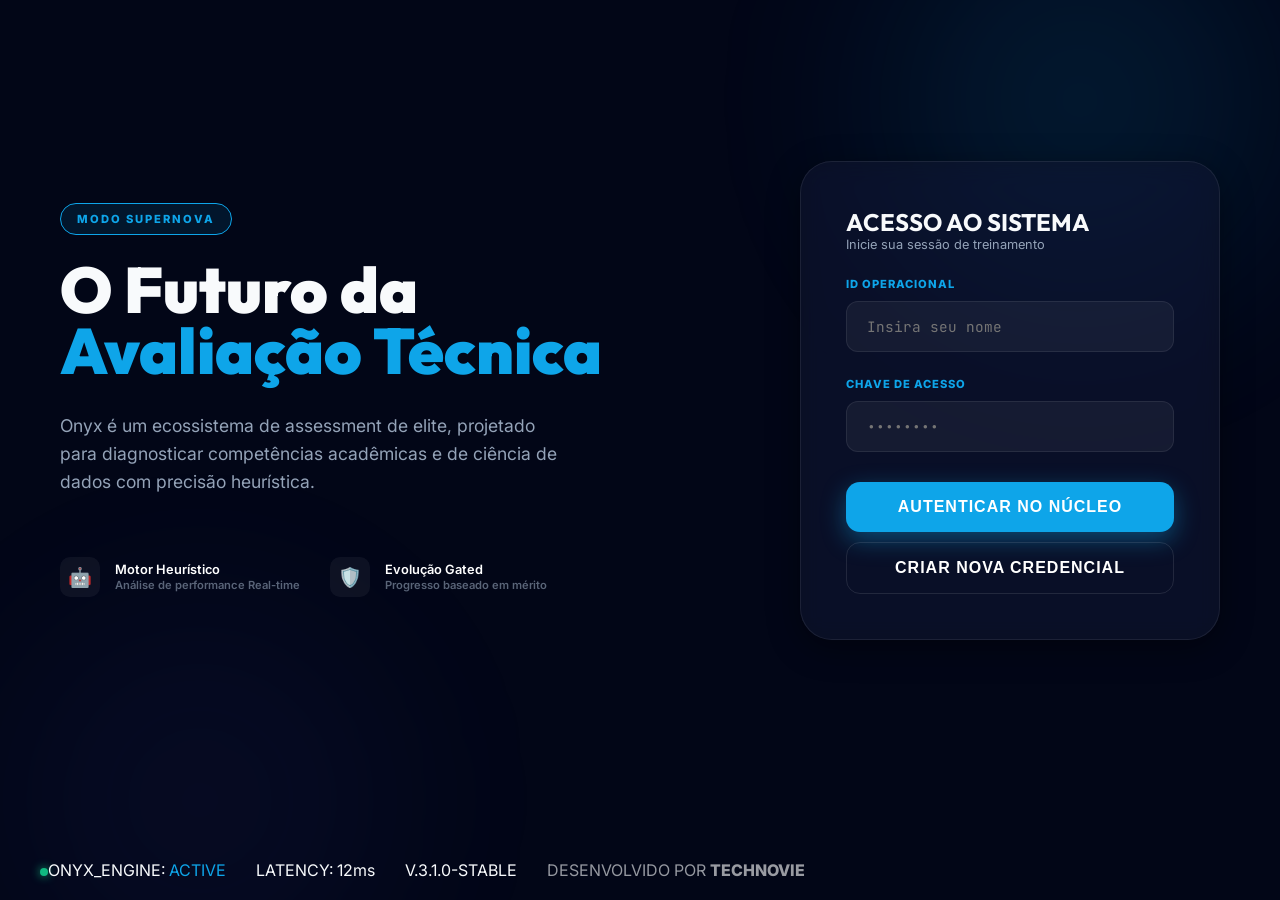
==== commit 259c0e88: "atualisação ocultando recursos da procima versao" ====
--- a/index.html
+++ b/index.html
@@ -173,8 +173,6 @@
                                 NÚCLEO</button>
                             <button onclick="location.href='register.html'"
                                 class="btn-onyx u-w-full u-mt-10 u-bg-none u-color-white u-border-glass">CRIAR NOVA CREDENCIAL</button>
-                            <button onclick="location.href='parents_portal.html'"
-                                class="btn-onyx u-w-full u-mt-10 u-bg-none u-color-white u-border-glass" style="border-color: rgba(14, 165, 233, 0.45); box-shadow: 0 0 12px rgba(14, 165, 233, 0.15); font-weight: 800;">👪 PORTAL DE PAIS E RESPONSÁVEIS</button>
                         </div>
                     </div>
                 </div>
--- a/css/style.css
+++ b/css/style.css
@@ -1546,6 +1546,893 @@
     cursor: pointer;
     transition: all 0.2s;
 }
-
-
-
+/* ================================================================
+   CATEGORIA BÔNUS — NÚCLEO TECH AVANÇADO — PREMIUM STYLES
+   ================================================================ */
+
+/* CSS custom property for gold palette */
+:root {
+    --bonus-gold: hsl(45, 95%, 55%);
+    --bonus-gold-glow: rgba(250, 204, 21, 0.25);
+    --bonus-gold-dark: hsl(38, 92%, 40%);
+    --bonus-elite: hsl(280, 85%, 65%);
+    --bonus-elite-glow: rgba(168, 85, 247, 0.25);
+}
+
+/* Bonus category filter button — distinct golden glow */
+.btn-cat-bonus {
+    background: linear-gradient(135deg, rgba(250,204,21,0.08), rgba(168,85,247,0.08)) !important;
+    border: 1px solid rgba(250,204,21,0.3) !important;
+    color: var(--bonus-gold) !important;
+    font-weight: 900 !important;
+    position: relative;
+    overflow: hidden;
+}
+
+.btn-cat-bonus::after {
+    content: '';
+    position: absolute;
+    inset: 0;
+    background: linear-gradient(90deg, transparent, rgba(250,204,21,0.12), transparent);
+    transform: translateX(-100%);
+    animation: bonusSweep 3s ease-in-out infinite;
+}
+
+.btn-cat-bonus.active {
+    background: linear-gradient(135deg, rgba(250,204,21,0.2), rgba(168,85,247,0.15)) !important;
+    border-color: var(--bonus-gold) !important;
+    box-shadow: 0 0 20px var(--bonus-gold-glow), 0 0 40px rgba(168,85,247,0.1) !important;
+}
+
+@keyframes bonusSweep {
+    0% { transform: translateX(-100%); }
+    50% { transform: translateX(100%); }
+    100% { transform: translateX(100%); }
+}
+
+/* Bonus Banner — shown above the bonus grid */
+.bonus-category-banner {
+    background: linear-gradient(135deg,
+        rgba(250,204,21,0.06) 0%,
+        rgba(168,85,247,0.06) 50%,
+        rgba(250,204,21,0.04) 100%
+    );
+    border: 1px solid rgba(250,204,21,0.25);
+    border-radius: 20px;
+    padding: 24px 28px;
+    margin-bottom: 24px;
+    display: flex;
+    align-items: center;
+    gap: 20px;
+    position: relative;
+    overflow: hidden;
+    animation: fadeIn 0.4s ease-out;
+}
+
+.bonus-category-banner::before {
+    content: '';
+    position: absolute;
+    top: 0; left: 0; right: 0;
+    height: 2px;
+    background: linear-gradient(90deg, transparent, var(--bonus-gold), var(--bonus-elite), var(--bonus-gold), transparent);
+    animation: borderFlow 3s ease-in-out infinite;
+}
+
+@keyframes borderFlow {
+    0%, 100% { opacity: 0.4; }
+    50% { opacity: 1; }
+}
+
+.bonus-banner-icon {
+    font-size: 2.8rem;
+    filter: drop-shadow(0 0 12px var(--bonus-gold));
+    animation: iconPulse 2s ease-in-out infinite;
+    flex-shrink: 0;
+}
+
+@keyframes iconPulse {
+    0%, 100% { transform: scale(1); filter: drop-shadow(0 0 8px var(--bonus-gold)); }
+    50% { transform: scale(1.05); filter: drop-shadow(0 0 18px var(--bonus-gold)); }
+}
+
+.bonus-banner-text h3 {
+    font-family: var(--font-header);
+    font-size: 1.1rem;
+    font-weight: 900;
+    background: linear-gradient(90deg, var(--bonus-gold), var(--bonus-elite));
+    -webkit-background-clip: text;
+    background-clip: text;
+    -webkit-text-fill-color: transparent;
+    letter-spacing: 1px;
+    margin-bottom: 5px;
+}
+
+.bonus-banner-text p {
+    font-size: 0.8rem;
+    color: rgba(255,255,255,0.65);
+    line-height: 1.5;
+}
+
+.bonus-banner-badge {
+    margin-left: auto;
+    flex-shrink: 0;
+    background: linear-gradient(135deg, rgba(250,204,21,0.15), rgba(168,85,247,0.1));
+    border: 1px solid rgba(250,204,21,0.4);
+    border-radius: 12px;
+    padding: 12px 18px;
+    text-align: center;
+}
+
+.bonus-banner-badge .badge-level {
+    font-family: var(--font-mono);
+    font-size: 1.6rem;
+    font-weight: 900;
+    color: var(--bonus-gold);
+    line-height: 1;
+    display: block;
+    text-shadow: 0 0 15px var(--bonus-gold-glow);
+}
+
+.bonus-banner-badge .badge-label {
+    font-size: 0.55rem;
+    color: rgba(255,255,255,0.5);
+    letter-spacing: 2px;
+    text-transform: uppercase;
+    font-weight: 800;
+    margin-top: 4px;
+    display: block;
+}
+
+/* Bonus Subject Card — unlocked state */
+.card-subject.bonus-unlocked {
+    border-color: rgba(250,204,21,0.4) !important;
+    background: linear-gradient(135deg,
+        rgba(250,204,21,0.04),
+        rgba(168,85,247,0.04)
+    ) !important;
+    position: relative;
+}
+
+.card-subject.bonus-unlocked::before {
+    content: '';
+    position: absolute;
+    inset: -1px;
+    border-radius: inherit;
+    padding: 1px;
+    background: linear-gradient(135deg, var(--bonus-gold), var(--bonus-elite), var(--bonus-gold));
+    -webkit-mask: linear-gradient(#fff 0 0) content-box, linear-gradient(#fff 0 0);
+    mask: linear-gradient(#fff 0 0) content-box, linear-gradient(#fff 0 0);
+    -webkit-mask-composite: exclude;
+    mask-composite: exclude;
+    opacity: 0;
+    transition: opacity 0.4s;
+}
+
+.card-subject.bonus-unlocked:hover::before {
+    opacity: 1;
+}
+
+.card-subject.bonus-unlocked:hover {
+    transform: translateY(-8px);
+    box-shadow: 0 16px 40px rgba(250,204,21,0.12), 0 8px 20px rgba(168,85,247,0.08) !important;
+    border-color: var(--bonus-gold) !important;
+}
+
+.card-subject.bonus-unlocked .card-title {
+    background: linear-gradient(90deg, var(--bonus-gold), #fff);
+    -webkit-background-clip: text;
+    background-clip: text;
+    -webkit-text-fill-color: transparent;
+}
+
+/* Elite badge on the bonus card icon */
+.card-elite-badge {
+    position: absolute;
+    top: 10px;
+    right: 10px;
+    background: linear-gradient(135deg, var(--bonus-gold), var(--bonus-elite));
+    color: #0a0a0a;
+    font-size: 0.45rem;
+    font-weight: 900;
+    letter-spacing: 1.5px;
+    padding: 3px 7px;
+    border-radius: 5px;
+    font-family: var(--font-mono);
+}
+
+/* Bonus Card LOCKED — special golden lock overlay */
+.card-subject.bonus-locked {
+    border: 1px solid rgba(250,204,21,0.2) !important;
+    background: rgba(15, 12, 5, 0.6) !important;
+    cursor: not-allowed;
+    opacity: 1 !important;
+    filter: none !important;
+    position: relative;
+    overflow: hidden;
+}
+
+/* Scan line animation for locked bonus cards */
+.card-subject.bonus-locked::after {
+    content: '';
+    position: absolute;
+    top: -100%;
+    left: 0;
+    right: 0;
+    height: 60%;
+    background: linear-gradient(180deg, transparent, rgba(250,204,21,0.05), transparent);
+    animation: bonusScan 3s ease-in-out infinite;
+}
+
+@keyframes bonusScan {
+    0% { top: -60%; }
+    100% { top: 120%; }
+}
+
+.lock-overlay-bonus {
+    position: absolute;
+    inset: 0;
+    background: linear-gradient(135deg,
+        rgba(10, 8, 2, 0.75),
+        rgba(15, 5, 25, 0.75)
+    );
+    display: flex;
+    flex-direction: column;
+    justify-content: center;
+    align-items: center;
+    gap: 6px;
+    -webkit-backdrop-filter: blur(3px);
+    backdrop-filter: blur(3px);
+    border-radius: inherit;
+}
+
+.lock-overlay-bonus .lock-icon {
+    font-size: 1.4rem;
+    filter: drop-shadow(0 0 8px var(--bonus-gold));
+    animation: lockPulse 2s ease-in-out infinite;
+}
+
+@keyframes lockPulse {
+    0%, 100% { filter: drop-shadow(0 0 5px var(--bonus-gold-glow)); }
+    50% { filter: drop-shadow(0 0 14px var(--bonus-gold)); }
+}
+
+.lock-overlay-bonus .lock-level {
+    font-family: var(--font-mono);
+    font-size: 0.65rem;
+    font-weight: 900;
+    color: var(--bonus-gold);
+    letter-spacing: 2px;
+    text-shadow: 0 0 8px var(--bonus-gold-glow);
+}
+
+.lock-overlay-bonus .lock-hint {
+    font-size: 0.5rem;
+    color: rgba(250,204,21,0.5);
+    font-weight: 600;
+    letter-spacing: 1px;
+    text-transform: uppercase;
+}
+
+/* Subject grid — bonus section separator */
+.bonus-grid-section {
+    animation: fadeIn 0.5s ease-out;
+}
+
+/* ==========================================================================
+   ONYX 5.0-HYPER PREMIUM INTEGRATED CUSTOM STYLING SYSTEM
+   ========================================================================== */
+
+/* --- HYPER THEME VARIATIONS (HSL DYNAMIC COMPATIBILITY) --- */
+:root {
+    --accent-glow-subtle: rgba(245, 158, 11, 0.15);
+}
+
+.theme-preset-matrix {
+    --primary: #10b981;
+    --primary-glow: rgba(16, 185, 129, 0.35);
+    --secondary: #047857;
+    --accent: #22c55e;
+    --accent-glow: rgba(34, 197, 94, 0.3);
+    --bg-deep: #022c22;
+    --bg-card: rgba(6, 78, 59, 0.45);
+}
+
+.theme-preset-cyberpunk {
+    --primary: #ec4899;
+    --primary-glow: rgba(236, 72, 153, 0.4);
+    --secondary: #d946ef;
+    --accent: #06b6d4;
+    --accent-glow: rgba(6, 182, 212, 0.35);
+    --bg-deep: #0f051d;
+    --bg-card: rgba(29, 7, 54, 0.45);
+}
+
+.theme-preset-volcanic {
+    --primary: #ef4444;
+    --primary-glow: rgba(239, 68, 68, 0.4);
+    --secondary: #b91c1c;
+    --accent: #f97316;
+    --accent-glow: rgba(249, 115, 22, 0.3);
+    --bg-deep: #0f0303;
+    --bg-card: rgba(43, 8, 8, 0.45);
+}
+
+.theme-preset-gold {
+    --primary: #eab308;
+    --primary-glow: rgba(234, 179, 8, 0.35);
+    --secondary: #ca8a04;
+    --accent: #f59e0b;
+    --accent-glow: rgba(245, 158, 11, 0.3);
+    --bg-deep: #0c0a09;
+    --bg-card: rgba(41, 37, 36, 0.45);
+}
+
+/* --- CUSTOMIZATION CENTRE LAYOUT --- */
+.styles-screen-panel {
+    display: flex;
+    flex-direction: column;
+    gap: 25px;
+    animation: fadeIn 0.4s var(--transition-premium);
+}
+
+.theme-pickers-grid {
+    display: grid;
+    grid-template-columns: repeat(auto-fit, minmax(180px, 1fr));
+    gap: 15px;
+}
+
+.theme-picker-btn {
+    border: 1px solid var(--glass-border);
+    border-radius: 16px;
+    padding: 20px;
+    background: var(--bg-card);
+    cursor: pointer;
+    text-align: center;
+    transition: all 0.3s var(--transition-premium);
+    position: relative;
+    overflow: hidden;
+}
+
+.theme-picker-btn::after {
+    content: '';
+    position: absolute;
+    inset: 0;
+    background: radial-gradient(circle, rgba(255,255,255,0.05) 0%, transparent 80%);
+    opacity: 0;
+    transition: opacity 0.3s;
+}
+
+.theme-picker-btn:hover {
+    transform: translateY(-5px);
+    border-color: var(--primary);
+    box-shadow: 0 8px 24px rgba(0,0,0,0.5), 0 0 10px var(--primary-glow);
+}
+
+.theme-picker-btn:hover::after {
+    opacity: 1;
+}
+
+.theme-picker-btn.active {
+    border-color: var(--primary);
+    background: linear-gradient(135deg, rgba(255,255,255,0.02), var(--primary-glow));
+    box-shadow: 0 12px 32px rgba(0,0,0,0.6), inset 0 0 15px var(--primary-glow);
+}
+
+.theme-dot {
+    width: 24px;
+    height: 24px;
+    border-radius: 50%;
+    margin: 0 auto 10px;
+    box-shadow: 0 0 12px currentColor;
+}
+
+/* --- TACTICAL COMBAT HUD --- */
+.combat-hud {
+    display: flex;
+    flex-direction: column;
+    gap: 20px;
+    animation: slideUp 0.4s var(--transition-premium);
+}
+
+.combat-meters-row {
+    display: grid;
+    grid-template-columns: 1fr 1fr;
+    gap: 20px;
+}
+
+.combat-meter-box {
+    padding: 20px;
+    border-radius: 20px;
+    border: 1px solid var(--glass-border);
+    position: relative;
+    overflow: hidden;
+    background: rgba(0,0,0,0.25);
+    transition: all 0.3s;
+}
+
+.combat-meter-box::before {
+    content: '';
+    position: absolute;
+    left: 0; top: 0; bottom: 0;
+    width: 3px;
+    background: currentColor;
+}
+
+.combat-gauge-container {
+    margin-top: 15px;
+}
+
+.combat-bar-label {
+    display: flex;
+    justify-content: space-between;
+    font-size: 0.72rem;
+    font-weight: 800;
+    color: var(--text-muted);
+    margin-bottom: 5px;
+}
+
+.combat-bar-label span:nth-child(2) {
+    font-family: var(--font-mono);
+    color: #fff;
+}
+
+.combat-shield-outer {
+    height: 10px;
+    background: rgba(255,255,255,0.05);
+    border-radius: 6px;
+    overflow: hidden;
+    border: 1px solid rgba(255,255,255,0.02);
+}
+
+.combat-shield-inner {
+    height: 100%;
+    border-radius: 6px;
+    transition: width 0.6s cubic-bezier(0.1, 0.8, 0.2, 1);
+    box-shadow: 0 0 10px currentColor;
+}
+
+.combat-log-console {
+    background: rgba(7, 10, 18, 0.95);
+    border: 1px solid var(--glass-border);
+    border-radius: 14px;
+    padding: 15px;
+    font-family: var(--font-mono);
+    font-size: 0.75rem;
+    color: var(--text-muted);
+    min-height: 120px;
+    max-height: 160px;
+    overflow-y: auto;
+    display: flex;
+    flex-direction: column;
+    gap: 6px;
+    box-shadow: inset 0 0 20px rgba(0,0,0,0.8);
+}
+
+.combat-log-line {
+    padding-left: 12px;
+    position: relative;
+    line-height: 1.4;
+}
+
+.combat-log-line::before {
+    content: '>';
+    position: absolute;
+    left: 0;
+    color: var(--primary);
+    font-weight: bold;
+}
+
+.combat-log-line.combat-success { color: var(--success); }
+.combat-log-line.combat-success::before { color: var(--success); }
+.combat-log-line.combat-error { color: var(--error); }
+.combat-log-line.combat-error::before { color: var(--error); }
+
+.combat-warning-flash {
+    animation: flashRed 0.8s ease-out;
+}
+
+@keyframes flashRed {
+    0%, 100% { box-shadow: 0 8px 32px rgba(0,0,0,0.4); }
+    50% { box-shadow: inset 0 0 50px rgba(239, 68, 68, 0.4), 0 0 30px rgba(239, 68, 68, 0.2); }
+}
+
+.combat-success-flash {
+    animation: flashGreen 0.8s ease-out;
+}
+
+@keyframes flashGreen {
+    0%, 100% { box-shadow: 0 8px 32px rgba(0,0,0,0.4); }
+    50% { box-shadow: inset 0 0 50px rgba(16, 185, 129, 0.4), 0 0 30px rgba(16, 185, 129, 0.2); }
+}
+
+/* --- ONYX SYNTH LAB --- */
+.synth-section-box {
+    border: 1px solid var(--glass-border);
+    border-radius: 20px;
+    padding: 25px;
+    background: rgba(15, 23, 42, 0.25);
+    display: flex;
+    flex-direction: column;
+    gap: 20px;
+    position: relative;
+    overflow: hidden;
+}
+
+.synth-matrix-board {
+    display: grid;
+    grid-template-columns: repeat(5, 1fr);
+    gap: 12px;
+}
+
+.synth-pad-btn {
+    aspect-ratio: 1;
+    border-radius: 14px;
+    border: 1px solid var(--glass-border);
+    background: rgba(255,255,255,0.02);
+    color: var(--text-muted);
+    font-weight: 900;
+    font-size: 1.2rem;
+    font-family: var(--font-header);
+    display: flex;
+    flex-direction: column;
+    align-items: center;
+    justify-content: center;
+    gap: 5px;
+    cursor: pointer;
+    transition: all 0.2s cubic-bezier(0.175, 0.885, 0.32, 1.275);
+}
+
+.synth-pad-btn:hover {
+    border-color: var(--primary);
+    background: rgba(14, 165, 233, 0.05);
+    transform: scale(1.05);
+}
+
+.synth-pad-btn.active {
+    border-color: var(--accent);
+    background: linear-gradient(135deg, rgba(245, 158, 11, 0.05), var(--accent-glow));
+    color: #fff;
+    box-shadow: 0 0 15px var(--accent-glow);
+    transform: scale(0.95);
+}
+
+.synth-pad-hint {
+    font-family: var(--font-mono);
+    font-size: 0.6rem;
+    opacity: 0.5;
+}
+
+.synth-waveform-visual {
+    height: 60px;
+    border-radius: 12px;
+    border: 1px solid var(--glass-border);
+    background: rgba(0,0,0,0.4);
+    display: flex;
+    align-items: center;
+    justify-content: center;
+    gap: 5px;
+    overflow: hidden;
+    position: relative;
+}
+
+.synth-waveform-visual::before {
+    content: '';
+    position: absolute;
+    left: 0; right: 0; height: 1px;
+    background: rgba(255,255,255,0.05);
+    top: 50%;
+}
+
+.waveform-bar-visual {
+    width: 3px;
+    height: 10px;
+    background: var(--primary);
+    border-radius: 2px;
+    transition: height 0.1s;
+}
+
+.synth-volume-controls {
+    display: grid;
+    grid-template-columns: 1fr 1fr;
+    gap: 20px;
+}
+
+.synth-slider-group {
+    display: flex;
+    flex-direction: column;
+    gap: 8px;
+}
+
+.synth-slider-group label {
+    font-size: 0.72rem;
+    font-weight: 800;
+    color: var(--text-muted);
+    letter-spacing: 0.5px;
+}
+
+.synth-slider {
+    -webkit-appearance: none;
+    appearance: none;
+    width: 100%;
+    height: 6px;
+    background: rgba(255,255,255,0.1);
+    border-radius: 4px;
+    outline: none;
+    accent-color: var(--primary);
+}
+
+.synth-slider::-webkit-slider-thumb {
+    -webkit-appearance: none;
+    appearance: none;
+    width: 14px;
+    height: 14px;
+    border-radius: 50%;
+    background: var(--primary);
+    cursor: pointer;
+    box-shadow: 0 0 8px var(--primary-glow);
+    transition: transform 0.1s;
+}
+
+.synth-slider::-webkit-slider-thumb:hover {
+    transform: scale(1.2);
+}
+
+/* --- ENEM ESSAY CIRCULAR DIAGNOSTICS --- */
+.essay-dial-container {
+    display: flex;
+    justify-content: center;
+    align-items: center;
+    position: relative;
+    width: 140px;
+    height: 140px;
+    margin: 0 auto;
+}
+
+.essay-dial-svg {
+    transform: rotate(-90deg);
+    width: 100%;
+    height: 100%;
+}
+
+.essay-dial-track {
+    fill: none;
+    stroke: rgba(255,255,255,0.04);
+    stroke-width: 8;
+}
+
+.essay-dial-fill {
+    fill: none;
+    stroke-width: 8;
+    stroke-linecap: round;
+    transition: stroke-dashoffset 1.5s cubic-bezier(0.1, 0.8, 0.2, 1);
+}
+
+.essay-dial-value-box {
+    position: absolute;
+    display: flex;
+    flex-direction: column;
+    align-items: center;
+    justify-content: center;
+    inset: 0;
+}
+
+.essay-dial-number {
+    font-family: var(--font-header);
+    font-size: 2.2rem;
+    font-weight: 900;
+    color: #fff;
+    line-height: 1;
+}
+
+.essay-dial-label {
+    font-size: 0.6rem;
+    color: var(--text-muted);
+    font-weight: 800;
+    letter-spacing: 0.5px;
+    margin-top: 3px;
+}
+
+.essay-competency-slider-glow {
+    height: 6px;
+    background: rgba(255,255,255,0.05);
+    border-radius: 4px;
+    overflow: hidden;
+    position: relative;
+    border: 1px solid rgba(255,255,255,0.02);
+}
+
+.essay-competency-slider-fill {
+    height: 100%;
+    border-radius: 4px;
+    transition: width 1.2s cubic-bezier(0.1, 0.8, 0.2, 1);
+}
+
+/* Keyframe animations */
+@keyframes pulse {
+    0%, 100% { transform: scale(1); opacity: 0.8; }
+    50% { transform: scale(1.05); opacity: 1; }
+}
+
+@keyframes slideInRight {
+    from { transform: translateX(100%); opacity: 0; }
+    to { transform: translateX(0); opacity: 1; }
+}
+
+/* Onyx Premium System Enhancements */
+
+/* Shake Effect for Error Feedback */
+@keyframes shake {
+    0%, 100% { transform: translateX(0); }
+    10%, 30%, 50%, 70%, 90% { transform: translateX(-6px); }
+    20%, 40%, 60%, 80% { transform: translateX(6px); }
+}
+.shake-element {
+    animation: shake 0.6s cubic-bezier(.36,.07,.19,.97) both;
+}
+
+/* Level Up Screen Overlay */
+.level-up-overlay {
+    position: fixed;
+    top: 0; left: 0; width: 100%; height: 100%;
+    background: rgba(2, 6, 23, 0.95);
+    z-index: 99999;
+    display: flex;
+    flex-direction: column;
+    align-items: center;
+    justify-content: center;
+    opacity: 0;
+    pointer-events: none;
+    transition: opacity 0.5s var(--transition-premium);
+}
+.level-up-overlay.active {
+    opacity: 1;
+    pointer-events: auto;
+}
+.level-up-container {
+    text-align: center;
+    transform: scale(0.7);
+    transition: transform 0.6s cubic-bezier(0.34, 1.56, 0.64, 1);
+}
+.level-up-overlay.active .level-up-container {
+    transform: scale(1);
+}
+.level-up-badge-glow {
+    font-size: 5rem;
+    filter: drop-shadow(0 0 25px var(--accent-glow));
+    animation: levelUpBadgeSpin 3s linear infinite;
+    margin-bottom: 20px;
+}
+@keyframes levelUpBadgeSpin {
+    0% { transform: rotate(0deg) scale(1); }
+    50% { transform: rotate(180deg) scale(1.1); }
+    100% { transform: rotate(360deg) scale(1); }
+}
+.level-up-title {
+    font-family: var(--font-header);
+    font-size: 3rem;
+    font-weight: 900;
+    color: #fff;
+    background: linear-gradient(135deg, var(--accent) 0%, #fff 100%);
+    -webkit-background-clip: text;
+    -webkit-text-fill-color: transparent;
+    margin-bottom: 10px;
+}
+
+/* Matrix Background Canvas style */
+.matrix-bg-canvas {
+    position: fixed;
+    top: 0; left: 0; width: 100%; height: 100%;
+    z-index: -2;
+    pointer-events: none;
+    opacity: 0.15;
+}
+
+/* Typewriter animation */
+.typewriter-cursor::after {
+    content: '|';
+    animation: blink 0.8s infinite;
+    color: var(--primary);
+    margin-left: 2px;
+}
+@keyframes blink {
+    0%, 100% { opacity: 1; }
+    50% { opacity: 0; }
+}
+
+/* Streak Milestone Alert */
+.streak-alert-toast {
+    position: fixed;
+    top: 20%;
+    left: 50%;
+    transform: translate(-50%, -50%) scale(0.8);
+    background: rgba(245, 158, 11, 0.15);
+    border: 2px solid var(--accent);
+    box-shadow: 0 0 25px var(--accent-glow);
+    backdrop-filter: blur(15px);
+    border-radius: 12px;
+    padding: 15px 30px;
+    z-index: 10000;
+    display: flex;
+    align-items: center;
+    gap: 15px;
+    opacity: 0;
+    pointer-events: none;
+    transition: all 0.4s cubic-bezier(0.175, 0.885, 0.32, 1.275);
+}
+.streak-alert-toast.active {
+    transform: translate(-50%, -50%) scale(1);
+    opacity: 1;
+}
+
+/* Achievement Popups */
+.achievement-toast {
+    position: fixed;
+    bottom: 30px;
+    right: 30px;
+    background: rgba(16, 185, 129, 0.15);
+    border: 1px solid var(--success);
+    box-shadow: 0 0 20px rgba(16, 185, 129, 0.2);
+    backdrop-filter: blur(15px);
+    border-radius: 10px;
+    padding: 15px 20px;
+    z-index: 9999;
+    display: flex;
+    align-items: center;
+    gap: 12px;
+    transform: translateY(100px);
+    opacity: 0;
+    transition: all 0.5s cubic-bezier(0.175, 0.885, 0.32, 1.275);
+}
+.achievement-toast.active {
+    transform: translateY(0);
+    opacity: 1;
+}
+.achievement-toast-icon {
+    font-size: 2rem;
+}
+
+/* Dynamic Timer Colors */
+.timer-path.timer-warning {
+    stroke: var(--accent) !important;
+    filter: drop-shadow(0 0 5px var(--accent-glow));
+}
+.timer-path.timer-critical {
+    stroke: var(--error) !important;
+    filter: drop-shadow(0 0 8px rgba(239, 68, 68, 0.5));
+    animation: pulse 1s infinite;
+}
+
+/* XP floating element */
+.xp-float-indicator {
+    position: absolute;
+    color: var(--success);
+    font-family: var(--font-mono);
+    font-weight: 800;
+    font-size: 1.2rem;
+    pointer-events: none;
+    z-index: 1000;
+    animation: floatUpFade 1.2s forwards ease-out;
+}
+@keyframes floatUpFade {
+    0% { transform: translateY(0); opacity: 1; }
+    100% { transform: translateY(-50px); opacity: 0; }
+}
+
+/* Locked Card Shimmer Effect */
+.card-locked-shimmer {
+    position: relative;
+    overflow: hidden;
+}
+.card-locked-shimmer::after {
+    content: '';
+    position: absolute;
+    top: 0; left: -150%; width: 50%; height: 100%;
+    background: linear-gradient(to right, transparent, rgba(255, 255, 255, 0.08), transparent);
+    transform: skewX(-25deg);
+    animation: shimmerEffect 3s infinite;
+}
+@keyframes shimmerEffect {
+    0% { left: -150%; }
+    50% { left: 150%; }
+    100% { left: 150%; }
+}
